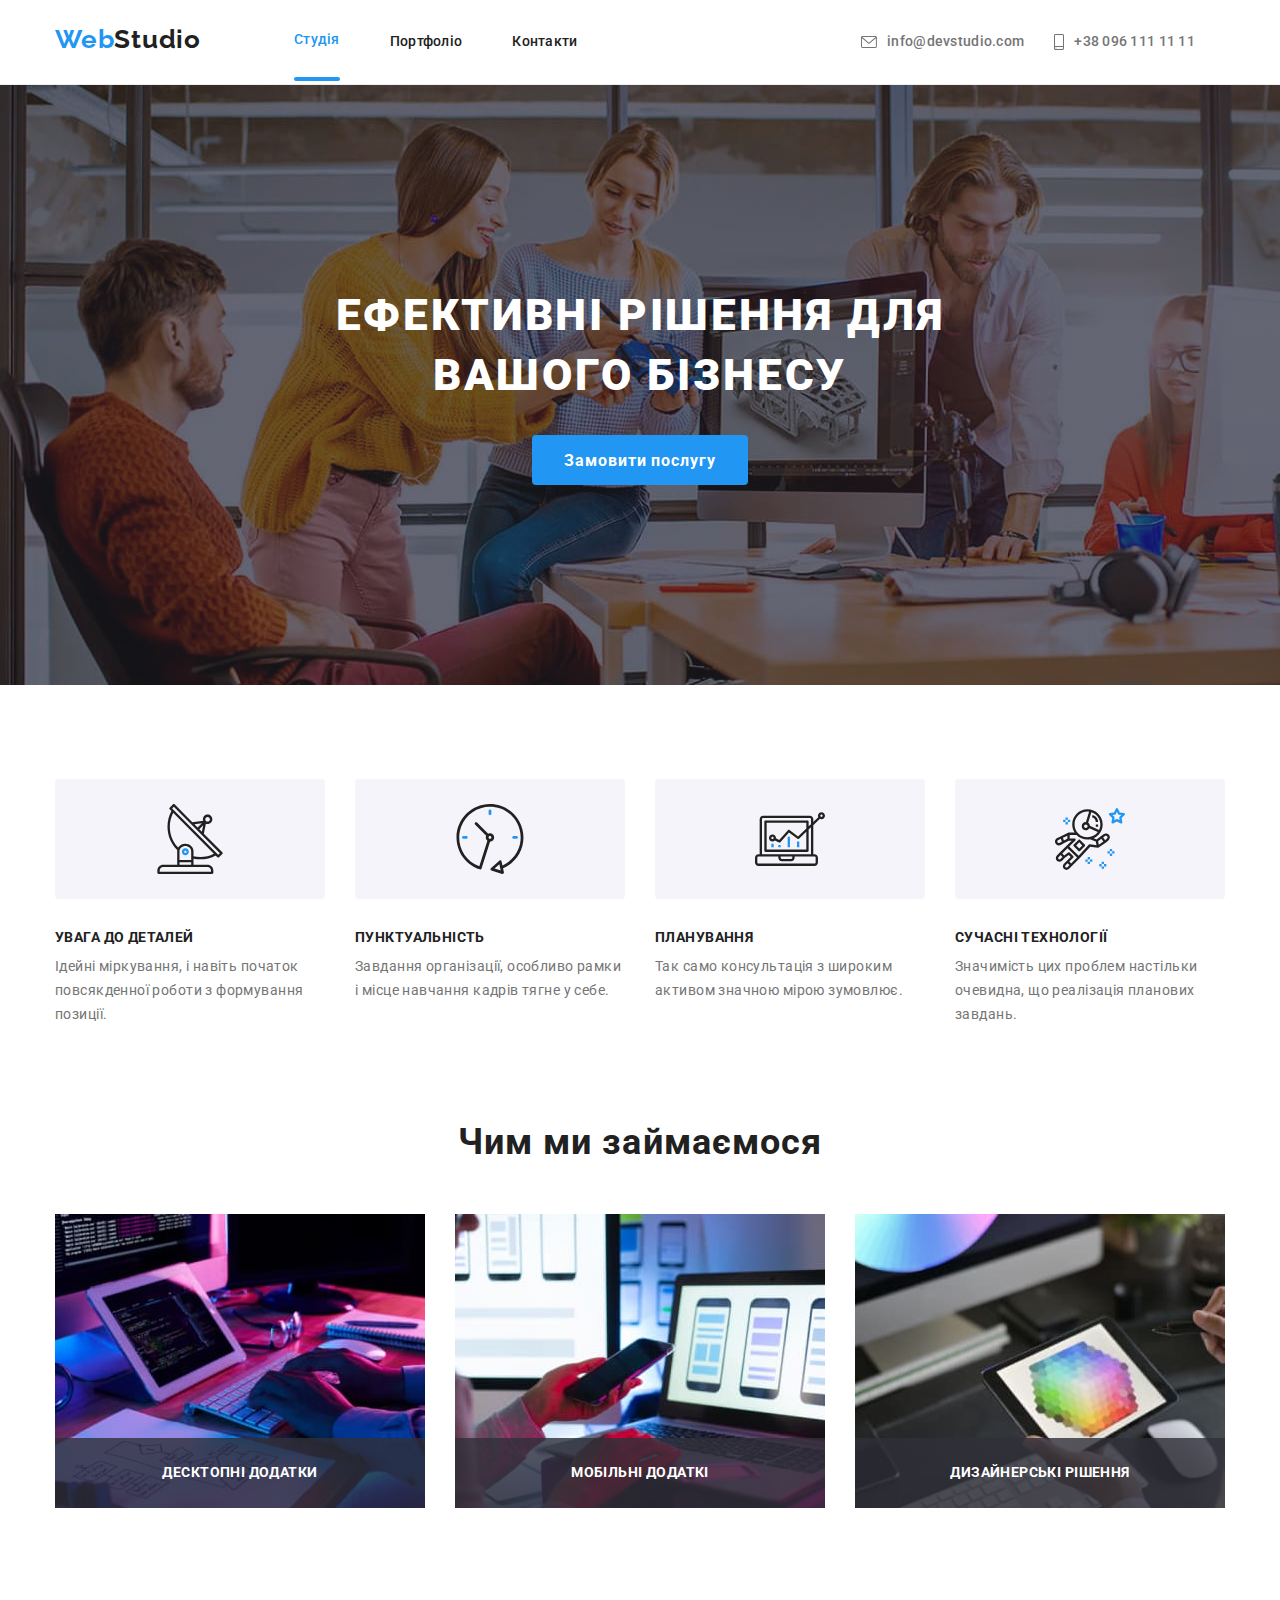
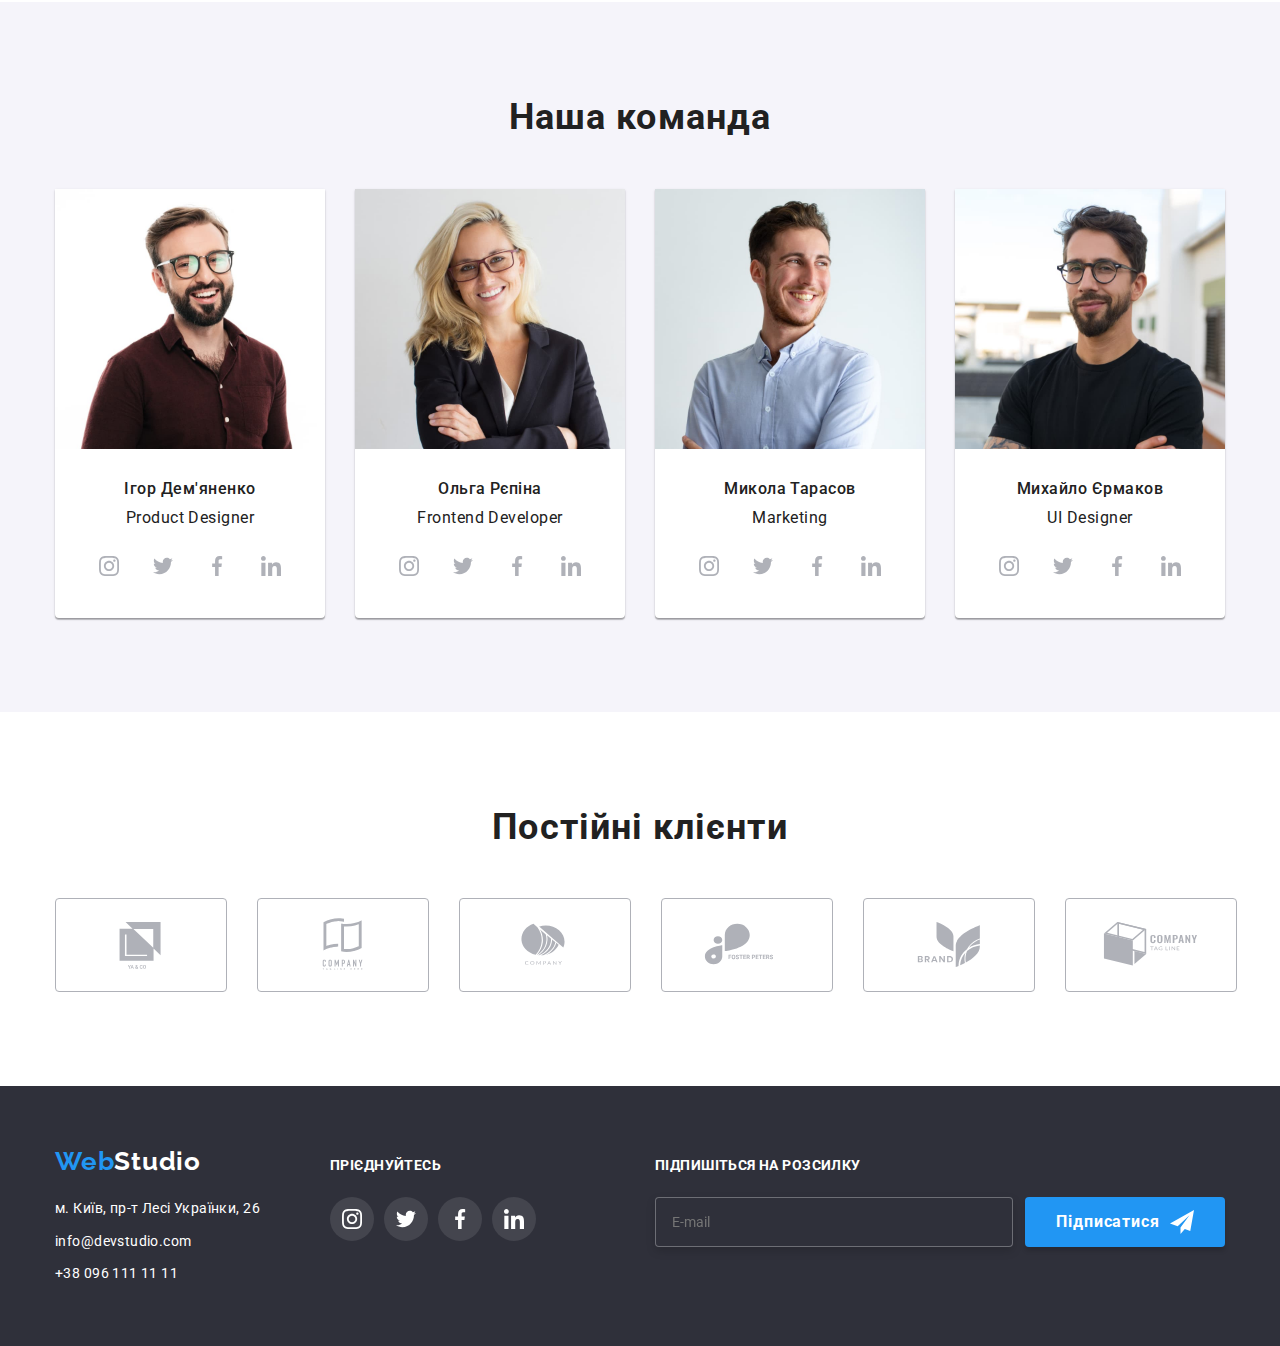
==== index.html @ 2ad7b112 "added" ====
<!DOCTYPE html>
<html lang="uk">
  <head>
    <meta charset="UTF-8" />
    <meta http-equiv="X-UA-Compatible" content="IE=edge" />
    <meta name="viewport" content="width=device-width, initial-scale=1.0" />
    <link rel="preconnect" href="https://fonts.googleapis.com" />
    <link rel="preconnect" href="https://fonts.gstatic.com" crossorigin />
    <link
      href="https://fonts.googleapis.com/css2?family=Raleway:wght@700&family=Roboto:wght@400;500;700;900&display=swap"
      rel="stylesheet"
    />
    <title>web studio</title>
    <link
      rel="stylesheet"
      href="https://cdnjs.cloudflare.com/ajax/libs/modern-normalize/1.1.0/modern-normalize.min.css"
    />
    <link
      rel="stylesheet"
      href="https://cdnjs.cloudflare.com/ajax/libs/animate.css/4.1.1/animate.min.css"
    />
    <link rel="stylesheet" href="./css/main.min.css" />
  </head>
  <body>
    <header class="header">
      <div class="container">
        <nav class="navigation">
          <a href="index.html" class="logo">Web<span class="logo__accent">Studio</span></a>
          <ul class="navigation__list">
            <li><a href="" class="navigation__link navigation__link--current">Студія</a></li>
            <li><a href="./portfolio.html" class="navigation__link">Портфоліо</a></li>
            <li><a href="" class="navigation__link">Контакти</a></li>
          </ul>
        </nav>
        <ul class="connection">
          <li>
            <div class="connection__list">
              <a
                href="mailto:info@devstudio.com"
                target="_blank"
                rel="noopener nofollow noreferrer"
                class="connection__link"
                ><svg class="connection__icon" width="16" height="12">
                  <use href="./images/icons.svg#icon-envelope"></use></svg
                >info@devstudio.com</a
              >
            </div>
          </li>
          <li>
            <div class="connection__list">
              <a href="tel:+380961111111" class="connection__link"
                ><svg class="connection__icon" width="10" height="16">
                  <use href="./images/icons.svg#icon-smartphone"></use></svg
                >+38 096 111 11 11</a
              >
            </div>
          </li>
        </ul>
      </div>
    </header>
    <main>
      <!-- main section -->

      <section class="main">
        <h1 class="main__text">Ефективні рішення для вашого бізнесу</h1>
        <button type="button" class="main__button" data-modal-open>Замовити послугу</button>
      </section>

      <!-- meaning section-->

      <section class="section">
        <div class="container">
          <h2 hidden>meaning</h2>
          <ul class="propositions">
            <li class="propositions__list">
              <div class="propositions__item">
                <svg class="icon-box" width="70" height="70">
                  <use href="./images/icons.svg#icon-antenna"></use>
                </svg>
              </div>
              <h3 class="propositions__title">УВАГА ДО ДЕТАЛЕЙ</h3>
              <p class="propositions__description">
                Ідейні міркування, і навіть початок повсякденної роботи з формування позиції.
              </p>
            </li>
            <li class="propositions__list">
              <div class="propositions__item">
                <svg class="icon-box" width="70" height="70">
                  <use href="./images/icons.svg#icon-clock"></use>
                </svg>
              </div>

              <h3 class="propositions__title">ПУНКТУАЛЬНІСТЬ</h3>
              <p class="propositions__description">
                Завдання організації, особливо рамки і місце навчання кадрів тягне у себе.
              </p>
            </li>
            <li class="propositions__list">
              <div class="propositions__item">
                <svg class="icon-box" width="70" height="70">
                  <use href="./images/icons.svg#icon-diagram"></use>
                </svg>
              </div>
              <h3 class="propositions__title">ПЛАНУВАННЯ</h3>
              <p class="propositions__description">
                Так само консультація з широким активом значною мірою зумовлює.
              </p>
            </li>
            <li class="propositions__list">
              <div class="propositions__item">
                <svg class="icon-box" width="70" height="70">
                  <use href="./images/icons.svg#icon-astronaut"></use>
                </svg>
              </div>
              <h3 class="propositions__title">СУЧАСНІ ТЕХНОЛОГІЇ</h3>
              <p class="propositions__description">
                Значимість цих проблем настільки очевидна, що реалізація планових завдань.
              </p>
            </li>
          </ul>
        </div>
      </section>
      <!-- Activity section -->
      <section class="section indent">
        <div class="container">
          <h2 class="activity">Чим ми займаємося</h2>
          <ul class="activity__list">
            <li>
              <div class="activity__item">
                <img src="./images/workflow-photo1.jpg" alt="workflow-photo1" width="370" />
                <p class="activity__description">ДЕСКТОПНІ ДОДАТКИ</p>
              </div>
            </li>
            <li>
              <div class="activity__item">
                <img src="./images/workflow-photo2.jpg" alt="workflow-photo2" width="370" />
                <p class="activity__description">МОБІЛЬНІ ДОДАТКІ</p>
              </div>
            </li>
            <li>
              <div class="activity__item">
                <img src="./images/workflow-photo3.jpg" alt="workflow-photo3" width="370" />
                <p class="activity__description">ДИЗАЙНЕРСЬКІ РІШЕННЯ</p>
              </div>
            </li>
          </ul>
        </div>
      </section>

      <!-- Our team -->

      <section class="section color">
        <div class="container">
          <h2 class="section-team">Наша команда</h2>
          <ul class="team-list">
            <li class="team">
              <img
                src="./images/person-1.jpg"
                alt="photo Product Designer"
                width="270"
                height="260"
              />
              <div class="team-text">
                <h3 class="team-title">Ігор Дем'яненко</h3>
                <p class="team-description">Product Designer</p>
                <ul class="list-social">
                  <li>
                    <a href="" class="box-social">
                      <svg class="icon-social" width="20" height="20">
                        <use href="./images/icons.svg#icon-instagram"></use>
                      </svg>
                    </a>
                  </li>
                  <li>
                    <a href="" class="box-social">
                      <svg class="icon-social" width="20" height="20">
                        <use href="./images/icons.svg#icon-twitter"></use>
                      </svg>
                    </a>
                  </li>
                  <li>
                    <a href="" class="box-social">
                      <svg class="icon-social" width="20" height="20">
                        <use href="./images/icons.svg#icon-facebook"></use>
                      </svg>
                    </a>
                  </li>
                  <li>
                    <a href="" class="box-social">
                      <svg class="icon-social" width="20" height="20">
                        <use href="./images/icons.svg#icon-linkedin"></use>
                      </svg>
                    </a>
                  </li>
                </ul>
              </div>
            </li>
            <li class="team">
              <img
                src="./images/person-2.jpg"
                alt="photo Frontend Developer"
                width="270"
                height="260"
              />
              <div class="team-text">
                <h3 class="team-title">Ольга Рєпіна</h3>
                <p class="team-description">Frontend Developer</p>
                <ul class="list-social">
                  <li>
                    <a href="" class="box-social">
                      <svg class="icon-social" width="20" height="20">
                        <use href="./images/icons.svg#icon-instagram"></use>
                      </svg>
                    </a>
                  </li>
                  <li>
                    <a href="" class="box-social">
                      <svg class="icon-social" width="20" height="20">
                        <use href="./images/icons.svg#icon-twitter"></use>
                      </svg>
                    </a>
                  </li>
                  <li>
                    <a href="" class="box-social">
                      <svg class="icon-social" width="20" height="20">
                        <use href="./images/icons.svg#icon-facebook"></use>
                      </svg>
                    </a>
                  </li>
                  <li>
                    <a href="" class="box-social">
                      <svg class="icon-social" width="20" height="20">
                        <use href="./images/icons.svg#icon-linkedin"></use>
                      </svg>
                    </a>
                  </li>
                </ul>
              </div>
            </li>
            <li class="team">
              <img src="./images/person-3.jpg" alt="photo Marketing" width="270" height="260" />
              <div class="team-text">
                <h3 class="team-title">Микола Тарасов</h3>
                <p class="team-description">Marketing</p>
                <ul class="list-social">
                  <li>
                    <a href="" class="box-social">
                      <svg class="icon-social" width="20" height="20">
                        <use href="./images/icons.svg#icon-instagram"></use>
                      </svg>
                    </a>
                  </li>
                  <li>
                    <a href="" class="box-social">
                      <svg class="icon-social" width="20" height="20">
                        <use href="./images/icons.svg#icon-twitter"></use>
                      </svg>
                    </a>
                  </li>
                  <li>
                    <a href="" class="box-social">
                      <svg class="icon-social" width="20" height="20">
                        <use href="./images/icons.svg#icon-facebook"></use>
                      </svg>
                    </a>
                  </li>
                  <li>
                    <a href="" class="box-social">
                      <svg class="icon-social" width="20" height="20">
                        <use href="./images/icons.svg#icon-linkedin"></use>
                      </svg>
                    </a>
                  </li>
                </ul>
              </div>
            </li>
            <li class="team">
              <img src="./images/person-4.jpg" alt="photo UI Designer" width="270" height="260" />
              <div class="team-text">
                <h3 class="team-title">Михайло Єрмаков</h3>
                <p class="team-description">UI Designer</p>
                <ul class="list-social">
                  <li>
                    <a href="" class="box-social">
                      <svg class="icon-social" width="20" height="20">
                        <use href="./images/icons.svg#icon-instagram"></use>
                      </svg>
                    </a>
                  </li>
                  <li>
                    <a href="" class="box-social">
                      <svg class="icon-social" width="20" height="20">
                        <use href="./images/icons.svg#icon-twitter"></use>
                      </svg>
                    </a>
                  </li>
                  <li>
                    <a href="" class="box-social">
                      <svg class="icon-social" width="20" height="20">
                        <use href="./images/icons.svg#icon-facebook"></use>
                      </svg>
                    </a>
                  </li>
                  <li>
                    <a href="" class="box-social">
                      <svg class="icon-social" width="20" height="20">
                        <use href="./images/icons.svg#icon-linkedin"></use>
                      </svg>
                    </a>
                  </li>
                </ul>
              </div>
            </li>
          </ul>
        </div>
      </section>

      <!-- regular customers -->

      <section class="section">
        <h2 class="clients">Постійні клієнти</h2>
        <div class="container">
          <ul class="clients__list">
            <li class="box-custom">
              <a href="" class="clients__link">
                <svg class="clients_icon width="106" height="60">
                  <use href="./images/icons.svg#icon-Logo-1"></use>
                </svg>
              </a>
            </li>
            <li class="box-custom">
              <a href="" class="clients__link">
                <svg class="clients_icon" width="106" height="60">
                  <use href="./images/icons.svg#icon-Logo-2"></use>
                </svg>
              </a>
            </li>
            <li class="box-custom">
              <a href="" class="clients__link">
                <svg class="clients_icon" width="106" height="60">
                  <use href="./images/icons.svg#icon-Logo-3"></use>
                </svg>
              </a>
            </li>
            <li class="box-costem">
              <a href="" class="clients__link"
                ><svg class="clients_icon" width="106" height="60">
                  <use href="./images/icons.svg#icon-Logo-4"></use>
                </svg>
              </a>
            </li>
            <li class="box-costom">
              <a href="" class="clients__link">
                <svg class="clients_icon" width="106" height="60">
                  <use href="./images/icons.svg#icon-Logo-5"></use>
                </svg>
              </a>
            </li>
            <li class="box-custom">
              <a href="" class="clients__link">
                <svg class="clients_icon" width="106" height="60">
                  <use href="./images/icons.svg#icon-Logo-6"></use>
                </svg>
              </a>
            </li>
          </ul>
        </div>
      </section>
    </main>

    <!-- Contact section -->

    <footer class="footer">
      <div class="container svg">
        <div>
          <a href="index.html" class="logo-bottom"> Web<span class="accent-bottom">Studio</span></a>
          <address>
            <ul class="contacts">
              <li class="footer-indent">
                <a
                  href="https://goo.gl/maps/xXwerkRyj4VmhhRbA"
                  target="_blank"
                  rel="noopener nofollow noreferrer"
                  class="address"
                  >м. Київ, пр-т Лесі Українки, 26</a
                >
              </li>
              <li class="footer-indent">
                <a
                  href="mailto:info@devstudio.com"
                  target="_blank"
                  rel="noopener nofollow noreferrer"
                  class="contact"
                  >info@devstudio.com</a
                >
              </li>
              <li>
                <a href="tel:+380961111111" class="contact">+38 096 111 11 11</a>
              </li>
            </ul>
          </address>
        </div>
        <div class="footer-client">
          <strong class="footer-social">ПРІЄДНУЙТЕСЬ</strong>
          <ul class="footer-list">
            <li>
              <a href="" class="footer-link"
                ><svg class="footer-icon color" width="20" height="20">
                  <use href="./images/icons.svg#icon-instagram"></use></svg
              ></a>
            </li>
            <li>
              <a href="" class="footer-link"
                ><svg class="footer-icon color" width="20" height="20">
                  <use href="./images/icons.svg#icon-twitter"></use></svg
              ></a>
            </li>
            <li>
              <a href="" class="footer-link"
                ><svg class="footer-icon color" width="20" height="20">
                  <use href="./images/icons.svg#icon-facebook"></use></svg
              ></a>
            </li>
            <li>
              <a href="" class="footer-link"
                ><svg class="footer-icon color" width="20" height="20">
                  <use href="./images/icons.svg#icon-linkedin"></use></svg
              ></a>
            </li>
          </ul>
        </div>
        <div class="box-mail">
          <strong class="footer-social"> ПІДПИШІТЬСЯ НА РОЗСИЛКУ</strong>
          <form class="input-email">
            <input type="text" name="name" class="frame" placeholder="E-mail" />
            <button type="button" class="button-mail">
              Підписатися
              <svg class="icon-send" width="24" height="24">
                <use href="./images/icons.svg#icon-send"></use>
              </svg>
            </button>
          </form>
        </div>
      </div>
    </footer>
    <!-- modal -->

    <div class="backdrop is-hidden" data-modal>
      <div class="modal">
        <button type="button" class="buttom-close" data-modal-close>
          <svg class="icon-close" width="11" height="11">
            <use href="./images/icons.svg#icon-close-icon"></use>
          </svg>
        </button>
        <p class="modal-title">Залиште свої дані, ми вам передзвонимо</p>
        <form class="modal-form">
          <div class="form-element">
            <label class="name-element">Ім'я</label>
            <div class="input-wrap">
              <input class="element" type="text" name="name" required />
              <svg class="svg-form" width="12" height="12">
                <use href="./images/icons.svg#icon-person"></use>
              </svg>
            </div>
          </div>
          <div class="form-element">
            <label class="name-element">Телефон</label>
            <div class="input-wrap">
              <input class="element" type="tel" name="tel" />
              <svg class="svg-form" width="13" height="13">
                <use href="./images/icons.svg#icon-tel"></use>
              </svg>
            </div>
          </div>
          <div class="form-element">
            <label class="name-element">Пошта</label>
            <div class="input-wrap">
              <input class="element" type="email" name="email" />
              <svg class="svg-form" width="18" height="18">
                <use href="./images/icons.svg#icon-latter"></use>
              </svg>
            </div>
          </div>
          <div class="form-element last">
            <label class="name-element">Коментар</label>
            <textarea name="feedback" placeholder="Введіть текст" class="comments"></textarea>
          </div>
          <div class="checkbox-accept">
            <label class="checkbox-test">
              <input type="checkbox" class="check-button" />
              <!-- <svg class="check-icon">
                <use href="./images/icons.svg#icon-border"></use>
              </svg> -->
              <span class="accept">Погоджуюся з розсилкою та приймаю</span
              ><a href="" class="document">Умови договору</a>
            </label>
          </div>
          <button type="submit" class="send-btn">Відправити</button>
        </form>
      </div>
    </div>
    <script src="./js/modal.js"></script>
  </body>
</html>
---- css/main.min.css ----
:root{--primary-text-color: #212121;--title-text-color: #757575;--accent-color: #2196F3;--primary-white-color: #FFFFFF;--footer-color: rgba(255, 255, 255, 0.6);--back-color: #2F303A;--back-second-color: #F5F4FA;--border-color: #EEEEEE;--back-meaning-color: #F5F4FA;--portfolio-border: #AFB1B8}h1,h2,h3,h4,h5,h6,ul,p{margin:0}ul{padding-left:0}body{font-family:"Roboto",sans-serif;font-size:14px;line-height:1.7;color:var(--primary-text-color);letter-spacing:.03em;background-color:var(--primary-white-color)}ul{list-style:none;margin:0px;padding:0px}img{display:block;max-width:100%}a{text-decoration:none}.container{width:1200px;margin:0 auto;padding:0 15px}.section{padding-top:94px;padding-bottom:94px}.header{border-bottom:1px solid var(--border-color)}.header .container{display:-webkit-box;display:-ms-flexbox;display:flex;-webkit-box-align:center;-ms-flex-align:center;align-items:center}.logo{padding-top:24px;padding-bottom:25px;margin-right:93px;font-family:"Raleway",sans-serif;letter-spacing:.03em;font-size:26px;font-weight:700;line-height:1.2;text-decoration:none;color:var(--accent-color)}.logo__accent{font-family:"Raleway",sans-serif;letter-spacing:.03em;font-size:26px;font-weight:700;line-height:1.2;color:var(--primary-text-color)}.navigation{display:-webkit-box;display:-ms-flexbox;display:flex}.navigation__list{display:-webkit-box;display:-ms-flexbox;display:flex;gap:50px;margin-left:auto}.navigation__link{gap:50px;display:block;padding-top:32px;padding-bottom:32px;letter-spacing:.02em;font-size:14px;font-weight:500;line-height:1.4;text-decoration:none;color:var(--primary-text-color);-webkit-transition-duration:250ms;transition-duration:250ms;-webkit-transition-timing-function:cubic-bezier(0.4, 0, 0.2, 1);transition-timing-function:cubic-bezier(0.4, 0, 0.2, 1)}.navigation__link:hover,.navigation__link:focus{color:var(--accent-color)}.navigation__link--current{position:relative;font-weight:500;font-size:14px;line-height:1.14;color:var(--accent-color)}.navigation__link--current::after{content:"";position:absolute;bottom:-1px;display:block;width:100%;height:4px;background:var(--accent-color);border-radius:2px}.connection{display:-webkit-box;display:-ms-flexbox;display:flex;margin-left:auto}.connection__link{position:relative;display:-webkit-box;display:-ms-flexbox;display:flex;-webkit-box-align:center;-ms-flex-align:center;align-items:center;padding-top:32px;padding-bottom:32px;font-size:14px;font-weight:500;line-height:1.14;letter-spacing:.02em;text-decoration:none;color:var(--title-text-color);-webkit-transition-duration:250ms;transition-duration:250ms;-webkit-transition-timing-function:cubic-bezier(0.4, 0, 0.2, 1);transition-timing-function:cubic-bezier(0.4, 0, 0.2, 1)}.connection__link:hover,.connection__link:focus{color:var(--accent-color)}.connection__list{display:-webkit-box;display:-ms-flexbox;display:flex;margin-left:auto;margin-right:30px;fill:correntcolor;fill:var(--title-text-color)}.connection__list:hover,.connection__list:focus{fill:var(--accent-color)}.connection__icon{margin-right:10px}.connection__icon:hover,.connection__icon:focus{fill:currentColor}.main{padding-top:200px;padding-bottom:200px;text-align:center;max-width:1600px;height:600px;margin-left:auto;margin-right:auto;background-color:var(--back-color);background-size:cover;background-image:-webkit-gradient(linear, left top, left bottom, from(rgba(47, 48, 58, 0.4)), to(rgba(47, 48, 58, 0.4))),url(../images/background/main-Img-1.jpg);background-image:linear-gradient(rgba(47, 48, 58, 0.4), rgba(47, 48, 58, 0.4)),url(../images/background/main-Img-1.jpg)}.main__text{width:696px;margin-left:auto;margin-right:auto;text-align:center;font-size:44px;font-weight:900;line-height:1.37;letter-spacing:.06em;text-transform:uppercase;color:var(--primary-white-color)}.main__button{width:216px;height:50px;margin-top:30px;border:0px;border-radius:4px;font-size:16px;font-weight:700;line-height:1.2;letter-spacing:.06em;text-decoration:none;font-family:inherit;cursor:pointer;color:var(--primary-white-color);background-color:var(--accent-color)}.main__button:hover,.main__button:focus{background-color:#186db3;-webkit-transition-duration:250ms;transition-duration:250ms;-webkit-transition-timing-function:cubic-bezier(0.4, 0, 0.2, 1);transition-timing-function:cubic-bezier(0.4, 0, 0.2, 1)}.propositions{display:-webkit-box;display:-ms-flexbox;display:flex;gap:30px}.propositions__list{width:270px}.propositions__item{display:-webkit-box;display:-ms-flexbox;display:flex;-webkit-box-pack:center;-ms-flex-pack:center;justify-content:center;-webkit-box-align:center;-ms-flex-align:center;align-items:center;margin-bottom:30px;margin-right:30px;height:120px;width:270px;background-color:var(--back-meaning-color);border-radius:4px}.propositions__title{margin-bottom:10px;margin-top:0px;font-size:14px;font-weight:700;line-height:1.2;letter-spacing:.03em;color:var(--primary-text-color)}.propositions__description{margin-top:0px;font-size:14px;line-height:1.7;letter-spacing:.03em;color:var(--title-text-color)}.indent{padding-top:0}.activity{text-align:center;margin-bottom:50px;margin-top:0px;font-size:36px;font-weight:700;line-height:1.2;letter-spacing:.03em;color:var(--primary-text-color)}.activity__list{display:-webkit-box;display:-ms-flexbox;display:flex;gap:30px}.activity__item{position:relative}.activity__description{position:absolute;height:70px;width:100%;display:-webkit-box;display:-ms-flexbox;display:flex;-webkit-box-pack:center;-ms-flex-pack:center;justify-content:center;-webkit-box-align:center;-ms-flex-align:center;align-items:center;text-align:center;bottom:0;font-size:14px;font-weight:700;line-height:1.14;letter-spacing:.03em;background:rgba(47,48,58,.8);color:var(--primary-white-color)}.section.color{background-color:var(--back-second-color)}.section-team{text-align:center;margin-bottom:50px;font-size:36px;font-weight:700;line-height:1.2;letter-spacing:.03em;color:var(--primary-text-color);background-color:var(--back-second-color)}.team-list{display:-webkit-box;display:-ms-flexbox;display:flex;gap:30px;-ms-flex-wrap:wrap;flex-wrap:wrap;-webkit-box-align:center;-ms-flex-align:center;align-items:center}.team{width:270px;display:block;max-width:100%;height:auto;background-color:var(--primary-white-color);-webkit-box-shadow:0px 1px 3px rgba(0,0,0,.12),0px 1px 1px rgba(0,0,0,.14),0px 2px 1px rgba(0,0,0,.2);box-shadow:0px 1px 3px rgba(0,0,0,.12),0px 1px 1px rgba(0,0,0,.14),0px 2px 1px rgba(0,0,0,.2);border-radius:0px 0px 4px 4px}.list-social{display:-webkit-box;display:-ms-flexbox;display:flex;-webkit-box-pack:center;-ms-flex-pack:center;justify-content:center;-webkit-box-align:center;-ms-flex-align:center;align-items:center;gap:10px}.box-social{display:-webkit-box;display:-ms-flexbox;display:flex;-webkit-box-pack:center;-ms-flex-pack:center;justify-content:center;-webkit-box-align:center;-ms-flex-align:center;align-items:center;border-radius:50%;width:44px;height:44px;fill:currentColor;fill:var(--portfolio-border);-webkit-transition-duration:250ms;transition-duration:250ms;-webkit-transition-timing-function:cubic-bezier(0.4, 0, 0.2, 1);transition-timing-function:cubic-bezier(0.4, 0, 0.2, 1)}.box-social:hover,.box-social:focus{background-color:var(--accent-color);fill:var(--primary-white-color)}.team-list .team-title{margin-bottom:10px;text-align:center;font-size:16px;font-weight:500;line-height:1.2;letter-spacing:.03em;color:var(--primary-text-color)}.team-list .team-description{font-size:16px;line-height:1.2;letter-spacing:.03em;margin-bottom:16px;text-align:center}.team-text{padding-top:30px;padding-bottom:30px}.clients{margin-bottom:50px;text-align:center;font-size:36px;font-weight:700;line-height:1.17;letter-spacing:.03em}.clients__list{display:-webkit-box;display:-ms-flexbox;display:flex;gap:30px}.clients__link{display:-webkit-box;display:-ms-flexbox;display:flex;-webkit-box-pack:center;-ms-flex-pack:center;justify-content:center;-webkit-box-align:center;-ms-flex-align:center;align-items:center;width:172px;height:94px;color:var(--portfolio-border);border:1px solid var(--portfolio-border);border-radius:4px;-webkit-transition-duration:250ms;transition-duration:250ms;-webkit-transition-timing-function:cubic-bezier(0.4, 0, 0.2, 1);transition-timing-function:cubic-bezier(0.4, 0, 0.2, 1)}.clients__link:hover,.clients__link:focus{border-color:var(--accent-color);color:var(--accent-color)}.clients_icon{fill:currentColor}.footer{padding-top:60px;padding-bottom:60px;background-color:var(--back-color)}.footer-indent{margin-bottom:9px}.logo-bottom{margin-bottom:20px;display:inline-block;font-family:"Raleway",sans-serif;letter-spacing:.03em;font-size:26px;font-weight:700;line-height:1.2;text-decoration:none;color:var(--accent-color)}.accent-bottom{font-family:"Raleway",sans-serif;letter-spacing:.03em;font-size:26px;font-weight:700;line-height:1.2;color:var(--primary-white-color);text-decoration:none}.contacts{margin-top:0px;margin-bottom:0px}.contacts .address{font-style:normal;font-size:14px;line-height:1.7px;letter-spacing:.03em;text-decoration:none;margin-bottom:9px;color:var(--primary-white-color)}.contacts .address:hover,.contacts .address:focus{color:var(--accent-color)}.contacts .contact{font-style:normal;font-size:14px;line-height:1.7;letter-spacing:.03em;color:var(--primary-white-color);text-decoration:none}.contacts .contact:hover,.contacts .contact:focus{color:var(--accent-color)}.footer-social{color:var(--primary-white-color)}.footer-client{margin-left:70px}.svg{display:-webkit-box;display:-ms-flexbox;display:flex;-webkit-box-align:baseline;-ms-flex-align:baseline;align-items:baseline}.footer-list{display:-webkit-box;display:-ms-flexbox;display:flex;margin-top:20px}.footer-link{display:-webkit-box;display:-ms-flexbox;display:flex;-webkit-box-pack:center;-ms-flex-pack:center;justify-content:center;-webkit-box-align:center;-ms-flex-align:center;align-items:center;margin-right:10px;padding:0;width:44px;height:44px;border-radius:50%;background-color:rgba(255,255,255,.1);-webkit-transition-duration:250ms;transition-duration:250ms;-webkit-transition-timing-function:cubic-bezier(0.4, 0, 0.2, 1);transition-timing-function:cubic-bezier(0.4, 0, 0.2, 1)}.footer-link:hover,.footer-link:focus{background-color:var(--accent-color)}.footer-icon{display:-webkit-box;display:-ms-flexbox;display:flex;width:20px;height:20px}.color{fill:var(--primary-white-color)}.box-mail{margin-left:auto}.frame{display:-webkit-box;display:-ms-flexbox;display:flex;margin-top:20px;padding-left:16px;width:358px;height:50px;left:815px;top:2784px;color:rgba(255,255,255,.6);border:1px solid rgba(255,255,255,.3);-webkit-filter:drop-shadow(0px 4px 4px rgba(0, 0, 0, 0.15));filter:drop-shadow(0px 4px 4px rgba(0, 0, 0, 0.15));border-radius:4px;background-color:var(--back-color)}.text-email{display:-webkit-box;display:-ms-flexbox;display:flex}.input-email{display:-webkit-box;display:-ms-flexbox;display:flex}.button-mail{display:-webkit-box;display:-ms-flexbox;display:flex;-webkit-box-align:center;-ms-flex-align:center;align-items:center;-webkit-box-pack:center;-ms-flex-pack:center;justify-content:center;margin-top:20px;margin-left:12px;gap:10px;width:200px;height:50px;font-size:16px;font-weight:700;line-height:1.88;letter-spacing:.06em;color:var(--primary-white-color);background:var(--accent-color);-webkit-box-shadow:0px 4px 4px rgba(0,0,0,.15);box-shadow:0px 4px 4px rgba(0,0,0,.15);border-radius:4px;border:0}.button-mail:hover,.button-mail:focus{background-color:#186db3;-webkit-transition-duration:250ms;transition-duration:250ms;-webkit-transition-timing-function:cubic-bezier(0.4, 0, 0.2, 1);transition-timing-function:cubic-bezier(0.4, 0, 0.2, 1)}.is-hidden{opacity:0;visibility:hidden;pointer-events:none}.backdrop{position:fixed;top:0;left:0;width:100%;height:100%;background-color:rgba(0,0,0,.2);-webkit-transition-duration:250ms;transition-duration:250ms;-webkit-transition-timing-function:cubic-bezier(0.4, 0, 0.2, 1);transition-timing-function:cubic-bezier(0.4, 0, 0.2, 1)}.modal{position:absolute;height:581px;padding:40px;top:50%;left:50%;-webkit-transform:translate(-50%, -50%);transform:translate(-50%, -50%);background:var(--primary-white-color);-webkit-box-shadow:0px 1px 3px rgba(0,0,0,.12),0px 1px 1px rgba(0,0,0,.14),0px 2px 1px rgba(0,0,0,.2);box-shadow:0px 1px 3px rgba(0,0,0,.12),0px 1px 1px rgba(0,0,0,.14),0px 2px 1px rgba(0,0,0,.2);border-radius:4px}.modal-title{text-align:center;margin-bottom:12px;font-size:20px;font-weight:700;line-height:1.15;letter-spacing:.03em}.buttom-close{position:absolute;top:8px;right:8px;width:30px;height:30px;background-color:var(--primary-white-color);border-radius:50%;border:1px solid rgba(0,0,0,.1)}.buttom-close:hover,.buttom-close:focus{fill:var(--accent-color);-webkit-transition-duration:250ms;transition-duration:250ms;-webkit-transition-timing-function:cubic-bezier(0.4, 0, 0.2, 1);transition-timing-function:cubic-bezier(0.4, 0, 0.2, 1)}.form-element{display:-webkit-box;display:-ms-flexbox;display:flex;-webkit-box-orient:vertical;-webkit-box-direction:normal;-ms-flex-direction:column;flex-direction:column;margin-bottom:10px}.form-element label{margin-bottom:4px}.input-wrap{position:relative;-webkit-box-align:center;-ms-flex-align:center;align-items:center;-webkit-box-pack:center;-ms-flex-pack:center;justify-content:center}.form-element input{height:40px;width:100%;padding-left:42px;border:1px solid rgba(33,33,33,.2);border-radius:4px;outline:none}.checkbox-accept{display:-webkit-box;display:-ms-flexbox;display:flex;-webkit-box-pack:center;-ms-flex-pack:center;justify-content:center;-webkit-box-align:center;-ms-flex-align:center;align-items:center;margin-top:20px;margin-bottom:30px;line-height:1.71;letter-spacing:.03em;color:var(--title-text-color)}.checkbox-test{display:-webkit-box;display:-ms-flexbox;display:flex;-webkit-box-align:center;-ms-flex-align:center;align-items:center}.form-element.last{margin-bottom:0}.form-element input:focus,.form-element input:hover{border:1px solid var(--accent-color);-webkit-transition-duration:250ms;transition-duration:250ms;-webkit-transition-timing-function:cubic-bezier(0.4, 0, 0.2, 1);transition-timing-function:cubic-bezier(0.4, 0, 0.2, 1)}.form-element input:focus+svg,.form-element input:hover+svg{fill:var(--accent-color)}.name-element{font-size:12px;line-height:1.17;letter-spacing:.01em;color:var(--title-text-color)}.svg-form{position:absolute;top:50%;left:12px;-webkit-transform:translateY(-50%);transform:translateY(-50%)}.comments{height:120px;resize:none;padding:12px 16px;font-size:12px;line-height:1.17;letter-spacing:.01em;border:1px solid rgba(33,33,33,.2);border-radius:4px}.send-btn{display:-webkit-box;display:-ms-flexbox;display:flex;-webkit-box-align:center;-ms-flex-align:center;align-items:center;-webkit-box-pack:center;-ms-flex-pack:center;justify-content:center;margin:0 auto;margin-top:30px;width:200px;height:50px;font-size:16px;font-weight:700;line-height:1.88;letter-spacing:.06em;background:var(--accent-color);color:var(--primary-white-color);-webkit-box-shadow:0px 4px 4px rgba(0,0,0,.15);box-shadow:0px 4px 4px rgba(0,0,0,.15);border-radius:4px;border:none;cursor:pointer}.send-btn:hover,.send-btn:focus{background-color:#186db3}.accept{font-size:14px;line-height:1.7;letter-spacing:.03em;color:var(--title-text-color)}.document{margin-left:7px;line-height:1.71;text-decoration:underline;color:var(--accent-color)}.check-icon{display:-webkit-box;display:-ms-flexbox;display:flex;margin-right:7px;-webkit-box-align:center;-ms-flex-align:center;align-items:center;width:16px;height:15px;border:2px solid var(--primary-text-color);border-radius:2px}.portfolio-button{display:-webkit-box;display:-ms-flexbox;display:flex;-webkit-box-pack:center;-ms-flex-pack:center;justify-content:center;gap:9px;margin-bottom:34px}.portfolio-button .button-link{font-family:"Roboto",sans-serif;color:var(--primary-text-color);font-weight:500;font-size:16px;line-height:1.7;letter-spacing:.03em;display:auto;background-color:var(--back-second-color);border-radius:4px;border-color:rgba(0,0,0,0);padding:6px 22px;-webkit-transition-duration:250ms;transition-duration:250ms;-webkit-transition-timing-function:cubic-bezier(0.4, 0, 0.2, 1);transition-timing-function:cubic-bezier(0.4, 0, 0.2, 1)}.portfolio-button .button-link:hover,.portfolio-button .button-link:focus{color:var(--primary-white-color);background-color:var(--accent-color)}.portfolio-list{display:-webkit-box;display:-ms-flexbox;display:flex;-ms-flex-wrap:wrap;flex-wrap:wrap;gap:30px}.portfolio-text{padding:20px 24px;border:1px solid var(--border-color);text-decoration:none}.portfolio-list .portfolio-title{color:var(--primary-text-color);font-weight:700;font-size:18px;line-height:2;letter-spacing:.06em;margin-bottom:4px}.portfolio-list .portfolio-description{color:var(--title-text-color);font-size:16px;letter-spacing:.03em}.box-overlay{position:relative;overflow:hidden}.box-overlay::before{content:"";position:absolute;display:block;width:100%;height:100%;-webkit-transform:translateY(100%);transform:translateY(100%);opacity:1;background-color:rgba(33,150,243,.9);-webkit-transition-duration:250ms;transition-duration:250ms;-webkit-transition-timing-function:cubic-bezier(0.4, 0, 0.2, 1);transition-timing-function:cubic-bezier(0.4, 0, 0.2, 1)}.box-overlay:hover .box-link::before,.box-overlay:focus .box-link::before{content:"";display:block;position:absolute;width:100%;height:100%;-webkit-transform:translate(0);transform:translate(0);opacity:1}.text-overlay{position:absolute;opacity:1;top:0;left:0;font-size:18px;line-height:1.56;letter-spacing:.03em;color:var(--primary-white-color);padding:63px 24px;-webkit-transform:translateY(100%);transform:translateY(100%);-webkit-transition-duration:250ms;transition-duration:250ms;-webkit-transition-timing-function:cubic-bezier(0.4, 0, 0.2, 1);transition-timing-function:cubic-bezier(0.4, 0, 0.2, 1)}.box-link{display:block;-webkit-transition-duration:250ms;transition-duration:250ms;-webkit-transition-timing-function:cubic-bezier(0.4, 0, 0.2, 1);transition-timing-function:cubic-bezier(0.4, 0, 0.2, 1)}.box-link:hover .text-overlay,.box-link:focus .text-overlay{-webkit-transform:translateY(0);transform:translateY(0);opacity:1;background-color:rgba(33,150,243,.9);-webkit-box-shadow:0px 1px 1px rgba(0,0,0,.12),0px 4px 4px rgba(0,0,0,.06),1px 4px 6px rgba(0,0,0,.16);box-shadow:0px 1px 1px rgba(0,0,0,.12),0px 4px 4px rgba(0,0,0,.06),1px 4px 6px rgba(0,0,0,.16);-webkit-transition-duration:250ms;transition-duration:250ms;-webkit-transition-timing-function:cubic-bezier(0.4, 0, 0.2, 1);transition-timing-function:cubic-bezier(0.4, 0, 0.2, 1)}/*# sourceMappingURL=main.min.css.map */
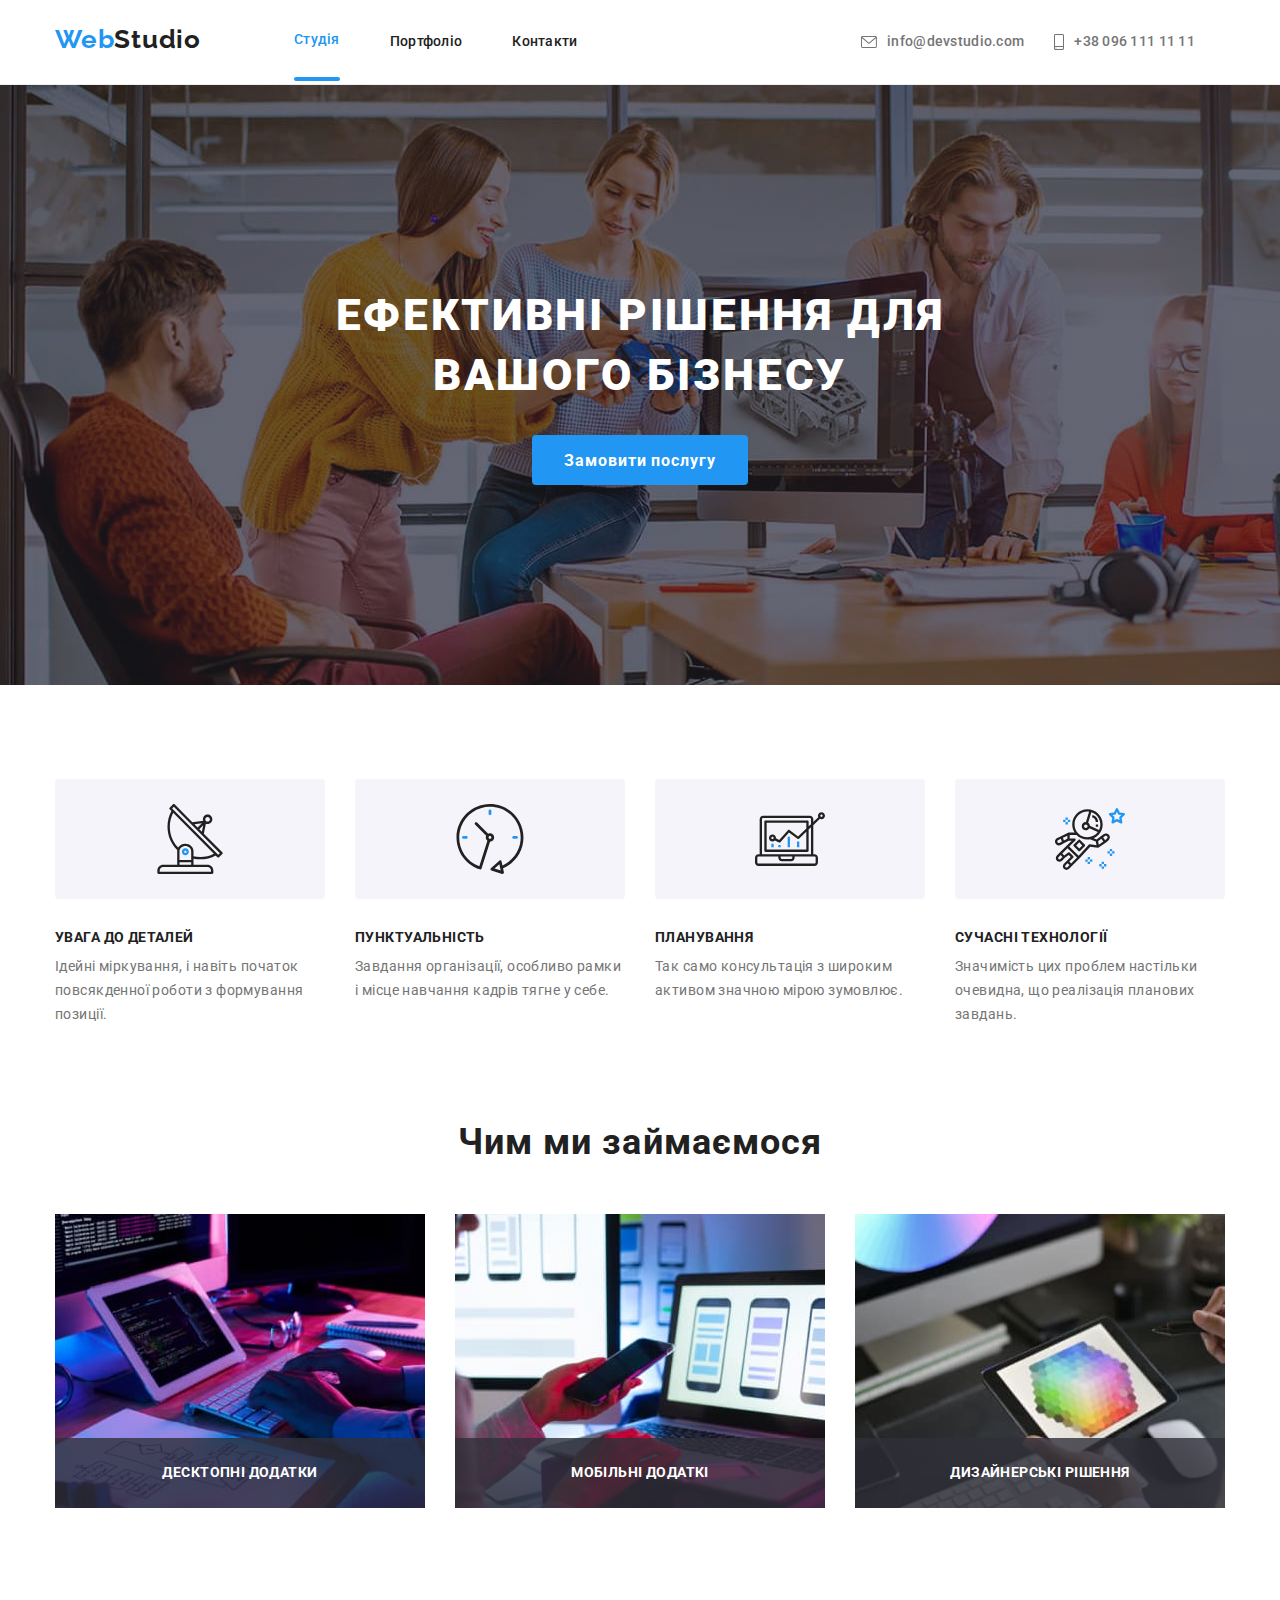
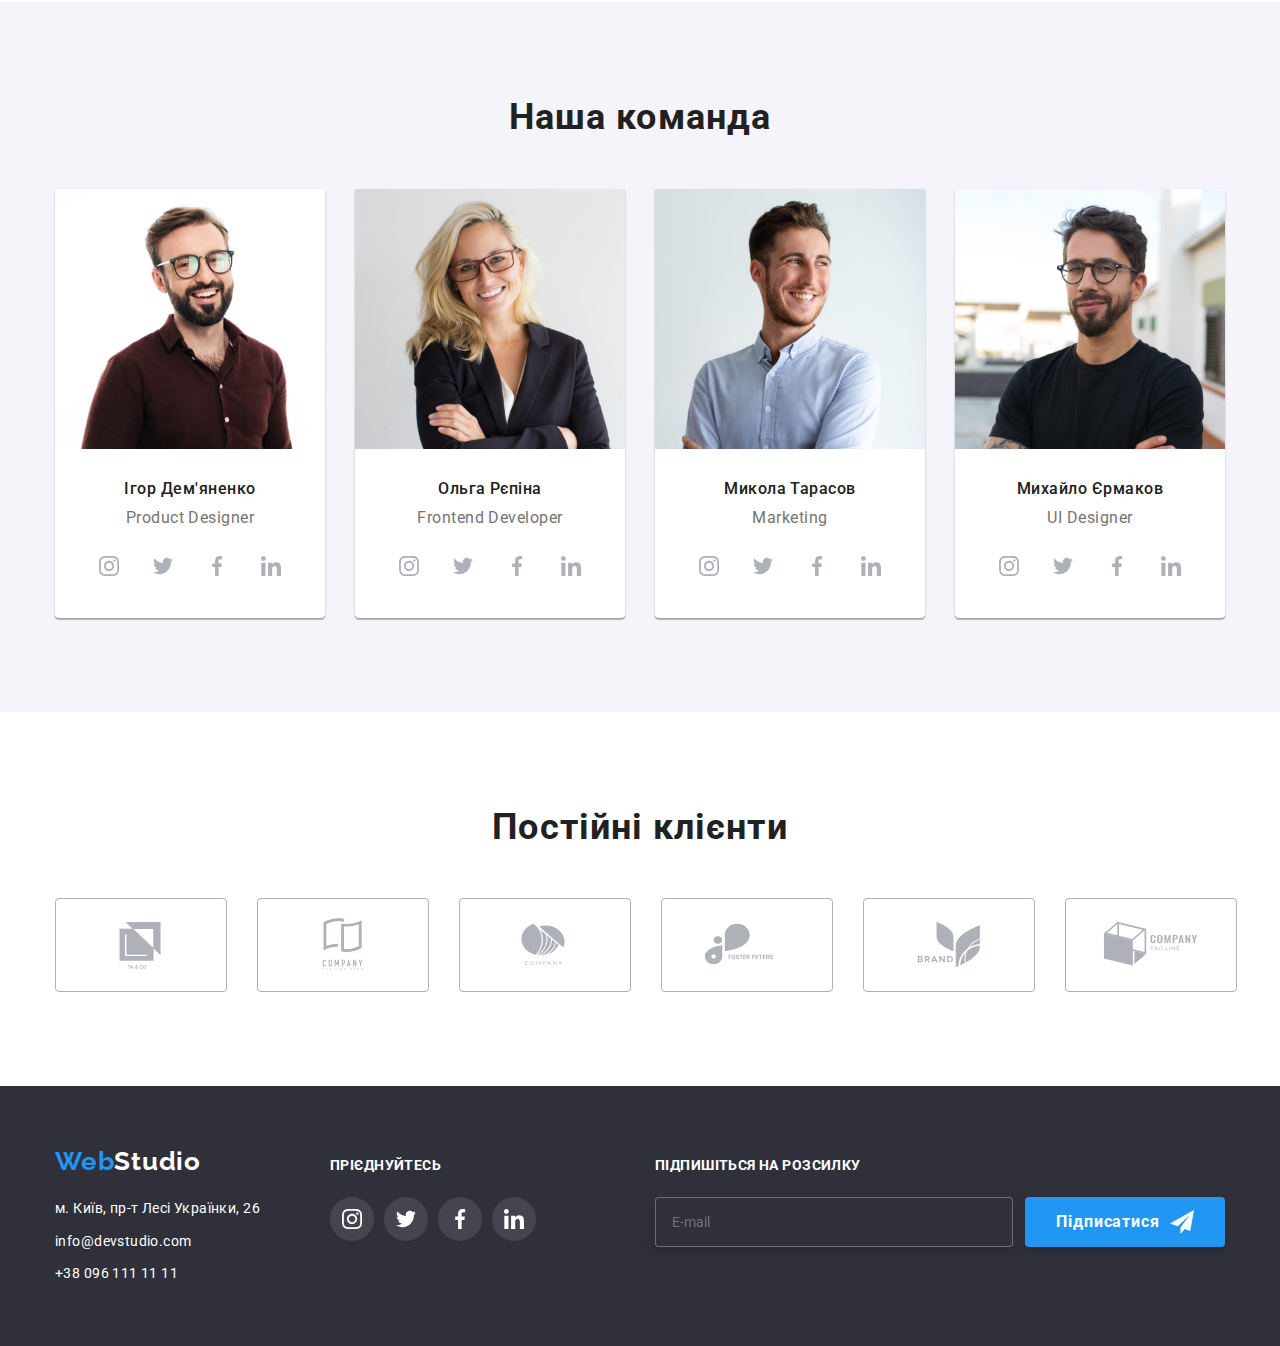
==== commit 13b68977: "corrected" ====
--- a/index.html
+++ b/index.html
@@ -66,7 +66,7 @@
         <button type="button" class="main__button" data-modal-open>Замовити послугу</button>
       </section>
 
-      <!-- meaning section-->
+      <!--proposition section-->
 
       <section class="section">
         <div class="container">
@@ -151,42 +151,42 @@
 
       <section class="section color">
         <div class="container">
-          <h2 class="section-team">Наша команда</h2>
-          <ul class="team-list">
-            <li class="team">
+          <h2 class="team">Наша команда</h2>
+          <ul class="team__list">
+            <li class="team__photo">
               <img
                 src="./images/person-1.jpg"
                 alt="photo Product Designer"
                 width="270"
                 height="260"
               />
-              <div class="team-text">
-                <h3 class="team-title">Ігор Дем'яненко</h3>
-                <p class="team-description">Product Designer</p>
-                <ul class="list-social">
-                  <li>
-                    <a href="" class="box-social">
+              <div class="team__text">
+                <h3 class="team__title">Ігор Дем'яненко</h3>
+                <p class="team__description">Product Designer</p>
+                <ul class="list__social">
+                  <li>
+                    <a href="" class="box__social">
                       <svg class="icon-social" width="20" height="20">
                         <use href="./images/icons.svg#icon-instagram"></use>
                       </svg>
                     </a>
                   </li>
                   <li>
-                    <a href="" class="box-social">
+                    <a href="" class="box__social">
                       <svg class="icon-social" width="20" height="20">
                         <use href="./images/icons.svg#icon-twitter"></use>
                       </svg>
                     </a>
                   </li>
                   <li>
-                    <a href="" class="box-social">
+                    <a href="" class="box__social">
                       <svg class="icon-social" width="20" height="20">
                         <use href="./images/icons.svg#icon-facebook"></use>
                       </svg>
                     </a>
                   </li>
                   <li>
-                    <a href="" class="box-social">
+                    <a href="" class="box__social">
                       <svg class="icon-social" width="20" height="20">
                         <use href="./images/icons.svg#icon-linkedin"></use>
                       </svg>
@@ -195,40 +195,40 @@
                 </ul>
               </div>
             </li>
-            <li class="team">
+            <li class="team__photo">
               <img
                 src="./images/person-2.jpg"
                 alt="photo Frontend Developer"
                 width="270"
                 height="260"
               />
-              <div class="team-text">
-                <h3 class="team-title">Ольга Рєпіна</h3>
-                <p class="team-description">Frontend Developer</p>
-                <ul class="list-social">
-                  <li>
-                    <a href="" class="box-social">
+              <div class="team__text">
+                <h3 class="team__title">Ольга Рєпіна</h3>
+                <p class="team__description">Frontend Developer</p>
+                <ul class="list__social">
+                  <li>
+                    <a href="" class="box__social">
                       <svg class="icon-social" width="20" height="20">
                         <use href="./images/icons.svg#icon-instagram"></use>
                       </svg>
                     </a>
                   </li>
                   <li>
-                    <a href="" class="box-social">
+                    <a href="" class="box__social">
                       <svg class="icon-social" width="20" height="20">
                         <use href="./images/icons.svg#icon-twitter"></use>
                       </svg>
                     </a>
                   </li>
                   <li>
-                    <a href="" class="box-social">
+                    <a href="" class="box__social">
                       <svg class="icon-social" width="20" height="20">
                         <use href="./images/icons.svg#icon-facebook"></use>
                       </svg>
                     </a>
                   </li>
                   <li>
-                    <a href="" class="box-social">
+                    <a href="" class="box__social">
                       <svg class="icon-social" width="20" height="20">
                         <use href="./images/icons.svg#icon-linkedin"></use>
                       </svg>
@@ -237,35 +237,35 @@
                 </ul>
               </div>
             </li>
-            <li class="team">
+            <li class="team__photo">
               <img src="./images/person-3.jpg" alt="photo Marketing" width="270" height="260" />
-              <div class="team-text">
-                <h3 class="team-title">Микола Тарасов</h3>
-                <p class="team-description">Marketing</p>
-                <ul class="list-social">
-                  <li>
-                    <a href="" class="box-social">
+              <div class="team__text">
+                <h3 class="team__title">Микола Тарасов</h3>
+                <p class="team__description">Marketing</p>
+                <ul class="list__social">
+                  <li>
+                    <a href="" class="box__social">
                       <svg class="icon-social" width="20" height="20">
                         <use href="./images/icons.svg#icon-instagram"></use>
                       </svg>
                     </a>
                   </li>
                   <li>
-                    <a href="" class="box-social">
+                    <a href="" class="box__social">
                       <svg class="icon-social" width="20" height="20">
                         <use href="./images/icons.svg#icon-twitter"></use>
                       </svg>
                     </a>
                   </li>
                   <li>
-                    <a href="" class="box-social">
+                    <a href="" class="box__social">
                       <svg class="icon-social" width="20" height="20">
                         <use href="./images/icons.svg#icon-facebook"></use>
                       </svg>
                     </a>
                   </li>
                   <li>
-                    <a href="" class="box-social">
+                    <a href="" class="box__social">
                       <svg class="icon-social" width="20" height="20">
                         <use href="./images/icons.svg#icon-linkedin"></use>
                       </svg>
@@ -274,35 +274,35 @@
                 </ul>
               </div>
             </li>
-            <li class="team">
+            <li class="team__photo">
               <img src="./images/person-4.jpg" alt="photo UI Designer" width="270" height="260" />
-              <div class="team-text">
-                <h3 class="team-title">Михайло Єрмаков</h3>
-                <p class="team-description">UI Designer</p>
-                <ul class="list-social">
-                  <li>
-                    <a href="" class="box-social">
+              <div class="team__text">
+                <h3 class="team__title">Михайло Єрмаков</h3>
+                <p class="team__description">UI Designer</p>
+                <ul class="list__social">
+                  <li>
+                    <a href="" class="box__social">
                       <svg class="icon-social" width="20" height="20">
                         <use href="./images/icons.svg#icon-instagram"></use>
                       </svg>
                     </a>
                   </li>
                   <li>
-                    <a href="" class="box-social">
+                    <a href="" class="box__social">
                       <svg class="icon-social" width="20" height="20">
                         <use href="./images/icons.svg#icon-twitter"></use>
                       </svg>
                     </a>
                   </li>
                   <li>
-                    <a href="" class="box-social">
+                    <a href="" class="box__social">
                       <svg class="icon-social" width="20" height="20">
                         <use href="./images/icons.svg#icon-facebook"></use>
                       </svg>
                     </a>
                   </li>
                   <li>
-                    <a href="" class="box-social">
+                    <a href="" class="box__social">
                       <svg class="icon-social" width="20" height="20">
                         <use href="./images/icons.svg#icon-linkedin"></use>
                       </svg>
--- a/css/main.min.css
+++ b/css/main.min.css
@@ -1 +1 @@
-:root{--primary-text-color: #212121;--title-text-color: #757575;--accent-color: #2196F3;--primary-white-color: #FFFFFF;--footer-color: rgba(255, 255, 255, 0.6);--back-color: #2F303A;--back-second-color: #F5F4FA;--border-color: #EEEEEE;--back-meaning-color: #F5F4FA;--portfolio-border: #AFB1B8}h1,h2,h3,h4,h5,h6,ul,p{margin:0}ul{padding-left:0}body{font-family:"Roboto",sans-serif;font-size:14px;line-height:1.7;color:var(--primary-text-color);letter-spacing:.03em;background-color:var(--primary-white-color)}ul{list-style:none;margin:0px;padding:0px}img{display:block;max-width:100%}a{text-decoration:none}.container{width:1200px;margin:0 auto;padding:0 15px}.section{padding-top:94px;padding-bottom:94px}.header{border-bottom:1px solid var(--border-color)}.header .container{display:-webkit-box;display:-ms-flexbox;display:flex;-webkit-box-align:center;-ms-flex-align:center;align-items:center}.logo{padding-top:24px;padding-bottom:25px;margin-right:93px;font-family:"Raleway",sans-serif;letter-spacing:.03em;font-size:26px;font-weight:700;line-height:1.2;text-decoration:none;color:var(--accent-color)}.logo__accent{font-family:"Raleway",sans-serif;letter-spacing:.03em;font-size:26px;font-weight:700;line-height:1.2;color:var(--primary-text-color)}.navigation{display:-webkit-box;display:-ms-flexbox;display:flex}.navigation__list{display:-webkit-box;display:-ms-flexbox;display:flex;gap:50px;margin-left:auto}.navigation__link{gap:50px;display:block;padding-top:32px;padding-bottom:32px;letter-spacing:.02em;font-size:14px;font-weight:500;line-height:1.4;text-decoration:none;color:var(--primary-text-color);-webkit-transition-duration:250ms;transition-duration:250ms;-webkit-transition-timing-function:cubic-bezier(0.4, 0, 0.2, 1);transition-timing-function:cubic-bezier(0.4, 0, 0.2, 1)}.navigation__link:hover,.navigation__link:focus{color:var(--accent-color)}.navigation__link--current{position:relative;font-weight:500;font-size:14px;line-height:1.14;color:var(--accent-color)}.navigation__link--current::after{content:"";position:absolute;bottom:-1px;display:block;width:100%;height:4px;background:var(--accent-color);border-radius:2px}.connection{display:-webkit-box;display:-ms-flexbox;display:flex;margin-left:auto}.connection__link{position:relative;display:-webkit-box;display:-ms-flexbox;display:flex;-webkit-box-align:center;-ms-flex-align:center;align-items:center;padding-top:32px;padding-bottom:32px;font-size:14px;font-weight:500;line-height:1.14;letter-spacing:.02em;text-decoration:none;color:var(--title-text-color);-webkit-transition-duration:250ms;transition-duration:250ms;-webkit-transition-timing-function:cubic-bezier(0.4, 0, 0.2, 1);transition-timing-function:cubic-bezier(0.4, 0, 0.2, 1)}.connection__link:hover,.connection__link:focus{color:var(--accent-color)}.connection__list{display:-webkit-box;display:-ms-flexbox;display:flex;margin-left:auto;margin-right:30px;fill:correntcolor;fill:var(--title-text-color)}.connection__list:hover,.connection__list:focus{fill:var(--accent-color)}.connection__icon{margin-right:10px}.connection__icon:hover,.connection__icon:focus{fill:currentColor}.main{padding-top:200px;padding-bottom:200px;text-align:center;max-width:1600px;height:600px;margin-left:auto;margin-right:auto;background-color:var(--back-color);background-size:cover;background-image:-webkit-gradient(linear, left top, left bottom, from(rgba(47, 48, 58, 0.4)), to(rgba(47, 48, 58, 0.4))),url(../images/background/main-Img-1.jpg);background-image:linear-gradient(rgba(47, 48, 58, 0.4), rgba(47, 48, 58, 0.4)),url(../images/background/main-Img-1.jpg)}.main__text{width:696px;margin-left:auto;margin-right:auto;text-align:center;font-size:44px;font-weight:900;line-height:1.37;letter-spacing:.06em;text-transform:uppercase;color:var(--primary-white-color)}.main__button{width:216px;height:50px;margin-top:30px;border:0px;border-radius:4px;font-size:16px;font-weight:700;line-height:1.2;letter-spacing:.06em;text-decoration:none;font-family:inherit;cursor:pointer;color:var(--primary-white-color);background-color:var(--accent-color)}.main__button:hover,.main__button:focus{background-color:#186db3;-webkit-transition-duration:250ms;transition-duration:250ms;-webkit-transition-timing-function:cubic-bezier(0.4, 0, 0.2, 1);transition-timing-function:cubic-bezier(0.4, 0, 0.2, 1)}.propositions{display:-webkit-box;display:-ms-flexbox;display:flex;gap:30px}.propositions__list{width:270px}.propositions__item{display:-webkit-box;display:-ms-flexbox;display:flex;-webkit-box-pack:center;-ms-flex-pack:center;justify-content:center;-webkit-box-align:center;-ms-flex-align:center;align-items:center;margin-bottom:30px;margin-right:30px;height:120px;width:270px;background-color:var(--back-meaning-color);border-radius:4px}.propositions__title{margin-bottom:10px;margin-top:0px;font-size:14px;font-weight:700;line-height:1.2;letter-spacing:.03em;color:var(--primary-text-color)}.propositions__description{margin-top:0px;font-size:14px;line-height:1.7;letter-spacing:.03em;color:var(--title-text-color)}.indent{padding-top:0}.activity{text-align:center;margin-bottom:50px;margin-top:0px;font-size:36px;font-weight:700;line-height:1.2;letter-spacing:.03em;color:var(--primary-text-color)}.activity__list{display:-webkit-box;display:-ms-flexbox;display:flex;gap:30px}.activity__item{position:relative}.activity__description{position:absolute;height:70px;width:100%;display:-webkit-box;display:-ms-flexbox;display:flex;-webkit-box-pack:center;-ms-flex-pack:center;justify-content:center;-webkit-box-align:center;-ms-flex-align:center;align-items:center;text-align:center;bottom:0;font-size:14px;font-weight:700;line-height:1.14;letter-spacing:.03em;background:rgba(47,48,58,.8);color:var(--primary-white-color)}.section.color{background-color:var(--back-second-color)}.section-team{text-align:center;margin-bottom:50px;font-size:36px;font-weight:700;line-height:1.2;letter-spacing:.03em;color:var(--primary-text-color);background-color:var(--back-second-color)}.team-list{display:-webkit-box;display:-ms-flexbox;display:flex;gap:30px;-ms-flex-wrap:wrap;flex-wrap:wrap;-webkit-box-align:center;-ms-flex-align:center;align-items:center}.team{width:270px;display:block;max-width:100%;height:auto;background-color:var(--primary-white-color);-webkit-box-shadow:0px 1px 3px rgba(0,0,0,.12),0px 1px 1px rgba(0,0,0,.14),0px 2px 1px rgba(0,0,0,.2);box-shadow:0px 1px 3px rgba(0,0,0,.12),0px 1px 1px rgba(0,0,0,.14),0px 2px 1px rgba(0,0,0,.2);border-radius:0px 0px 4px 4px}.list-social{display:-webkit-box;display:-ms-flexbox;display:flex;-webkit-box-pack:center;-ms-flex-pack:center;justify-content:center;-webkit-box-align:center;-ms-flex-align:center;align-items:center;gap:10px}.box-social{display:-webkit-box;display:-ms-flexbox;display:flex;-webkit-box-pack:center;-ms-flex-pack:center;justify-content:center;-webkit-box-align:center;-ms-flex-align:center;align-items:center;border-radius:50%;width:44px;height:44px;fill:currentColor;fill:var(--portfolio-border);-webkit-transition-duration:250ms;transition-duration:250ms;-webkit-transition-timing-function:cubic-bezier(0.4, 0, 0.2, 1);transition-timing-function:cubic-bezier(0.4, 0, 0.2, 1)}.box-social:hover,.box-social:focus{background-color:var(--accent-color);fill:var(--primary-white-color)}.team-list .team-title{margin-bottom:10px;text-align:center;font-size:16px;font-weight:500;line-height:1.2;letter-spacing:.03em;color:var(--primary-text-color)}.team-list .team-description{font-size:16px;line-height:1.2;letter-spacing:.03em;margin-bottom:16px;text-align:center}.team-text{padding-top:30px;padding-bottom:30px}.clients{margin-bottom:50px;text-align:center;font-size:36px;font-weight:700;line-height:1.17;letter-spacing:.03em}.clients__list{display:-webkit-box;display:-ms-flexbox;display:flex;gap:30px}.clients__link{display:-webkit-box;display:-ms-flexbox;display:flex;-webkit-box-pack:center;-ms-flex-pack:center;justify-content:center;-webkit-box-align:center;-ms-flex-align:center;align-items:center;width:172px;height:94px;color:var(--portfolio-border);border:1px solid var(--portfolio-border);border-radius:4px;-webkit-transition-duration:250ms;transition-duration:250ms;-webkit-transition-timing-function:cubic-bezier(0.4, 0, 0.2, 1);transition-timing-function:cubic-bezier(0.4, 0, 0.2, 1)}.clients__link:hover,.clients__link:focus{border-color:var(--accent-color);color:var(--accent-color)}.clients_icon{fill:currentColor}.footer{padding-top:60px;padding-bottom:60px;background-color:var(--back-color)}.footer-indent{margin-bottom:9px}.logo-bottom{margin-bottom:20px;display:inline-block;font-family:"Raleway",sans-serif;letter-spacing:.03em;font-size:26px;font-weight:700;line-height:1.2;text-decoration:none;color:var(--accent-color)}.accent-bottom{font-family:"Raleway",sans-serif;letter-spacing:.03em;font-size:26px;font-weight:700;line-height:1.2;color:var(--primary-white-color);text-decoration:none}.contacts{margin-top:0px;margin-bottom:0px}.contacts .address{font-style:normal;font-size:14px;line-height:1.7px;letter-spacing:.03em;text-decoration:none;margin-bottom:9px;color:var(--primary-white-color)}.contacts .address:hover,.contacts .address:focus{color:var(--accent-color)}.contacts .contact{font-style:normal;font-size:14px;line-height:1.7;letter-spacing:.03em;color:var(--primary-white-color);text-decoration:none}.contacts .contact:hover,.contacts .contact:focus{color:var(--accent-color)}.footer-social{color:var(--primary-white-color)}.footer-client{margin-left:70px}.svg{display:-webkit-box;display:-ms-flexbox;display:flex;-webkit-box-align:baseline;-ms-flex-align:baseline;align-items:baseline}.footer-list{display:-webkit-box;display:-ms-flexbox;display:flex;margin-top:20px}.footer-link{display:-webkit-box;display:-ms-flexbox;display:flex;-webkit-box-pack:center;-ms-flex-pack:center;justify-content:center;-webkit-box-align:center;-ms-flex-align:center;align-items:center;margin-right:10px;padding:0;width:44px;height:44px;border-radius:50%;background-color:rgba(255,255,255,.1);-webkit-transition-duration:250ms;transition-duration:250ms;-webkit-transition-timing-function:cubic-bezier(0.4, 0, 0.2, 1);transition-timing-function:cubic-bezier(0.4, 0, 0.2, 1)}.footer-link:hover,.footer-link:focus{background-color:var(--accent-color)}.footer-icon{display:-webkit-box;display:-ms-flexbox;display:flex;width:20px;height:20px}.color{fill:var(--primary-white-color)}.box-mail{margin-left:auto}.frame{display:-webkit-box;display:-ms-flexbox;display:flex;margin-top:20px;padding-left:16px;width:358px;height:50px;left:815px;top:2784px;color:rgba(255,255,255,.6);border:1px solid rgba(255,255,255,.3);-webkit-filter:drop-shadow(0px 4px 4px rgba(0, 0, 0, 0.15));filter:drop-shadow(0px 4px 4px rgba(0, 0, 0, 0.15));border-radius:4px;background-color:var(--back-color)}.text-email{display:-webkit-box;display:-ms-flexbox;display:flex}.input-email{display:-webkit-box;display:-ms-flexbox;display:flex}.button-mail{display:-webkit-box;display:-ms-flexbox;display:flex;-webkit-box-align:center;-ms-flex-align:center;align-items:center;-webkit-box-pack:center;-ms-flex-pack:center;justify-content:center;margin-top:20px;margin-left:12px;gap:10px;width:200px;height:50px;font-size:16px;font-weight:700;line-height:1.88;letter-spacing:.06em;color:var(--primary-white-color);background:var(--accent-color);-webkit-box-shadow:0px 4px 4px rgba(0,0,0,.15);box-shadow:0px 4px 4px rgba(0,0,0,.15);border-radius:4px;border:0}.button-mail:hover,.button-mail:focus{background-color:#186db3;-webkit-transition-duration:250ms;transition-duration:250ms;-webkit-transition-timing-function:cubic-bezier(0.4, 0, 0.2, 1);transition-timing-function:cubic-bezier(0.4, 0, 0.2, 1)}.is-hidden{opacity:0;visibility:hidden;pointer-events:none}.backdrop{position:fixed;top:0;left:0;width:100%;height:100%;background-color:rgba(0,0,0,.2);-webkit-transition-duration:250ms;transition-duration:250ms;-webkit-transition-timing-function:cubic-bezier(0.4, 0, 0.2, 1);transition-timing-function:cubic-bezier(0.4, 0, 0.2, 1)}.modal{position:absolute;height:581px;padding:40px;top:50%;left:50%;-webkit-transform:translate(-50%, -50%);transform:translate(-50%, -50%);background:var(--primary-white-color);-webkit-box-shadow:0px 1px 3px rgba(0,0,0,.12),0px 1px 1px rgba(0,0,0,.14),0px 2px 1px rgba(0,0,0,.2);box-shadow:0px 1px 3px rgba(0,0,0,.12),0px 1px 1px rgba(0,0,0,.14),0px 2px 1px rgba(0,0,0,.2);border-radius:4px}.modal-title{text-align:center;margin-bottom:12px;font-size:20px;font-weight:700;line-height:1.15;letter-spacing:.03em}.buttom-close{position:absolute;top:8px;right:8px;width:30px;height:30px;background-color:var(--primary-white-color);border-radius:50%;border:1px solid rgba(0,0,0,.1)}.buttom-close:hover,.buttom-close:focus{fill:var(--accent-color);-webkit-transition-duration:250ms;transition-duration:250ms;-webkit-transition-timing-function:cubic-bezier(0.4, 0, 0.2, 1);transition-timing-function:cubic-bezier(0.4, 0, 0.2, 1)}.form-element{display:-webkit-box;display:-ms-flexbox;display:flex;-webkit-box-orient:vertical;-webkit-box-direction:normal;-ms-flex-direction:column;flex-direction:column;margin-bottom:10px}.form-element label{margin-bottom:4px}.input-wrap{position:relative;-webkit-box-align:center;-ms-flex-align:center;align-items:center;-webkit-box-pack:center;-ms-flex-pack:center;justify-content:center}.form-element input{height:40px;width:100%;padding-left:42px;border:1px solid rgba(33,33,33,.2);border-radius:4px;outline:none}.checkbox-accept{display:-webkit-box;display:-ms-flexbox;display:flex;-webkit-box-pack:center;-ms-flex-pack:center;justify-content:center;-webkit-box-align:center;-ms-flex-align:center;align-items:center;margin-top:20px;margin-bottom:30px;line-height:1.71;letter-spacing:.03em;color:var(--title-text-color)}.checkbox-test{display:-webkit-box;display:-ms-flexbox;display:flex;-webkit-box-align:center;-ms-flex-align:center;align-items:center}.form-element.last{margin-bottom:0}.form-element input:focus,.form-element input:hover{border:1px solid var(--accent-color);-webkit-transition-duration:250ms;transition-duration:250ms;-webkit-transition-timing-function:cubic-bezier(0.4, 0, 0.2, 1);transition-timing-function:cubic-bezier(0.4, 0, 0.2, 1)}.form-element input:focus+svg,.form-element input:hover+svg{fill:var(--accent-color)}.name-element{font-size:12px;line-height:1.17;letter-spacing:.01em;color:var(--title-text-color)}.svg-form{position:absolute;top:50%;left:12px;-webkit-transform:translateY(-50%);transform:translateY(-50%)}.comments{height:120px;resize:none;padding:12px 16px;font-size:12px;line-height:1.17;letter-spacing:.01em;border:1px solid rgba(33,33,33,.2);border-radius:4px}.send-btn{display:-webkit-box;display:-ms-flexbox;display:flex;-webkit-box-align:center;-ms-flex-align:center;align-items:center;-webkit-box-pack:center;-ms-flex-pack:center;justify-content:center;margin:0 auto;margin-top:30px;width:200px;height:50px;font-size:16px;font-weight:700;line-height:1.88;letter-spacing:.06em;background:var(--accent-color);color:var(--primary-white-color);-webkit-box-shadow:0px 4px 4px rgba(0,0,0,.15);box-shadow:0px 4px 4px rgba(0,0,0,.15);border-radius:4px;border:none;cursor:pointer}.send-btn:hover,.send-btn:focus{background-color:#186db3}.accept{font-size:14px;line-height:1.7;letter-spacing:.03em;color:var(--title-text-color)}.document{margin-left:7px;line-height:1.71;text-decoration:underline;color:var(--accent-color)}.check-icon{display:-webkit-box;display:-ms-flexbox;display:flex;margin-right:7px;-webkit-box-align:center;-ms-flex-align:center;align-items:center;width:16px;height:15px;border:2px solid var(--primary-text-color);border-radius:2px}.portfolio-button{display:-webkit-box;display:-ms-flexbox;display:flex;-webkit-box-pack:center;-ms-flex-pack:center;justify-content:center;gap:9px;margin-bottom:34px}.portfolio-button .button-link{font-family:"Roboto",sans-serif;color:var(--primary-text-color);font-weight:500;font-size:16px;line-height:1.7;letter-spacing:.03em;display:auto;background-color:var(--back-second-color);border-radius:4px;border-color:rgba(0,0,0,0);padding:6px 22px;-webkit-transition-duration:250ms;transition-duration:250ms;-webkit-transition-timing-function:cubic-bezier(0.4, 0, 0.2, 1);transition-timing-function:cubic-bezier(0.4, 0, 0.2, 1)}.portfolio-button .button-link:hover,.portfolio-button .button-link:focus{color:var(--primary-white-color);background-color:var(--accent-color)}.portfolio-list{display:-webkit-box;display:-ms-flexbox;display:flex;-ms-flex-wrap:wrap;flex-wrap:wrap;gap:30px}.portfolio-text{padding:20px 24px;border:1px solid var(--border-color);text-decoration:none}.portfolio-list .portfolio-title{color:var(--primary-text-color);font-weight:700;font-size:18px;line-height:2;letter-spacing:.06em;margin-bottom:4px}.portfolio-list .portfolio-description{color:var(--title-text-color);font-size:16px;letter-spacing:.03em}.box-overlay{position:relative;overflow:hidden}.box-overlay::before{content:"";position:absolute;display:block;width:100%;height:100%;-webkit-transform:translateY(100%);transform:translateY(100%);opacity:1;background-color:rgba(33,150,243,.9);-webkit-transition-duration:250ms;transition-duration:250ms;-webkit-transition-timing-function:cubic-bezier(0.4, 0, 0.2, 1);transition-timing-function:cubic-bezier(0.4, 0, 0.2, 1)}.box-overlay:hover .box-link::before,.box-overlay:focus .box-link::before{content:"";display:block;position:absolute;width:100%;height:100%;-webkit-transform:translate(0);transform:translate(0);opacity:1}.text-overlay{position:absolute;opacity:1;top:0;left:0;font-size:18px;line-height:1.56;letter-spacing:.03em;color:var(--primary-white-color);padding:63px 24px;-webkit-transform:translateY(100%);transform:translateY(100%);-webkit-transition-duration:250ms;transition-duration:250ms;-webkit-transition-timing-function:cubic-bezier(0.4, 0, 0.2, 1);transition-timing-function:cubic-bezier(0.4, 0, 0.2, 1)}.box-link{display:block;-webkit-transition-duration:250ms;transition-duration:250ms;-webkit-transition-timing-function:cubic-bezier(0.4, 0, 0.2, 1);transition-timing-function:cubic-bezier(0.4, 0, 0.2, 1)}.box-link:hover .text-overlay,.box-link:focus .text-overlay{-webkit-transform:translateY(0);transform:translateY(0);opacity:1;background-color:rgba(33,150,243,.9);-webkit-box-shadow:0px 1px 1px rgba(0,0,0,.12),0px 4px 4px rgba(0,0,0,.06),1px 4px 6px rgba(0,0,0,.16);box-shadow:0px 1px 1px rgba(0,0,0,.12),0px 4px 4px rgba(0,0,0,.06),1px 4px 6px rgba(0,0,0,.16);-webkit-transition-duration:250ms;transition-duration:250ms;-webkit-transition-timing-function:cubic-bezier(0.4, 0, 0.2, 1);transition-timing-function:cubic-bezier(0.4, 0, 0.2, 1)}/*# sourceMappingURL=main.min.css.map */+:root{--primary-text-color: #212121;--title-text-color: #757575;--accent-color: #2196F3;--primary-white-color: #FFFFFF;--footer-color: rgba(255, 255, 255, 0.6);--back-color: #2F303A;--back-second-color: #F5F4FA;--border-color: #EEEEEE;--back-meaning-color: #F5F4FA;--portfolio-border: #AFB1B8}h1,h2,h3,h4,h5,h6,ul,p{margin:0}ul{padding-left:0}body{font-family:"Roboto",sans-serif;font-size:14px;line-height:1.7;color:var(--primary-text-color);letter-spacing:.03em;background-color:var(--primary-white-color)}ul{list-style:none;margin:0px;padding:0px}img{display:block;max-width:100%}a{text-decoration:none}.container{width:1200px;margin:0 auto;padding:0 15px}.section{padding-top:94px;padding-bottom:94px}.header{border-bottom:1px solid var(--border-color)}.header .container{display:-webkit-box;display:-ms-flexbox;display:flex;-webkit-box-align:center;-ms-flex-align:center;align-items:center}.logo{padding-top:24px;padding-bottom:25px;margin-right:93px;font-family:"Raleway",sans-serif;letter-spacing:.03em;font-size:26px;font-weight:700;line-height:1.2;text-decoration:none;color:var(--accent-color)}.logo__accent{font-family:"Raleway",sans-serif;letter-spacing:.03em;font-size:26px;font-weight:700;line-height:1.2;color:var(--primary-text-color)}.navigation{display:-webkit-box;display:-ms-flexbox;display:flex}.navigation__list{display:-webkit-box;display:-ms-flexbox;display:flex;gap:50px;margin-left:auto}.navigation__link{gap:50px;display:block;padding-top:32px;padding-bottom:32px;letter-spacing:.02em;font-size:14px;font-weight:500;line-height:1.4;text-decoration:none;color:var(--primary-text-color);-webkit-transition-duration:250ms;transition-duration:250ms;-webkit-transition-timing-function:cubic-bezier(0.4, 0, 0.2, 1);transition-timing-function:cubic-bezier(0.4, 0, 0.2, 1)}.navigation__link:hover,.navigation__link:focus{color:var(--accent-color)}.navigation__link--current{position:relative;font-weight:500;font-size:14px;line-height:1.14;color:var(--accent-color)}.navigation__link--current::after{content:"";position:absolute;bottom:-1px;display:block;width:100%;height:4px;background:var(--accent-color);border-radius:2px}.connection{display:-webkit-box;display:-ms-flexbox;display:flex;margin-left:auto}.connection__link{position:relative;display:-webkit-box;display:-ms-flexbox;display:flex;-webkit-box-align:center;-ms-flex-align:center;align-items:center;padding-top:32px;padding-bottom:32px;font-size:14px;font-weight:500;line-height:1.14;letter-spacing:.02em;text-decoration:none;color:var(--title-text-color);-webkit-transition-duration:250ms;transition-duration:250ms;-webkit-transition-timing-function:cubic-bezier(0.4, 0, 0.2, 1);transition-timing-function:cubic-bezier(0.4, 0, 0.2, 1)}.connection__link:hover,.connection__link:focus{color:var(--accent-color)}.connection__list{display:-webkit-box;display:-ms-flexbox;display:flex;margin-left:auto;margin-right:30px;fill:correntcolor;fill:var(--title-text-color)}.connection__list:hover,.connection__list:focus{fill:var(--accent-color)}.connection__icon{margin-right:10px}.connection__icon:hover,.connection__icon:focus{fill:currentColor}.main{padding-top:200px;padding-bottom:200px;text-align:center;max-width:1600px;height:600px;margin-left:auto;margin-right:auto;background-color:var(--back-color);background-size:cover;background-image:-webkit-gradient(linear, left top, left bottom, from(rgba(47, 48, 58, 0.4)), to(rgba(47, 48, 58, 0.4))),url(../images/background/main-Img-1.jpg);background-image:linear-gradient(rgba(47, 48, 58, 0.4), rgba(47, 48, 58, 0.4)),url(../images/background/main-Img-1.jpg)}.main__text{width:696px;margin-left:auto;margin-right:auto;text-align:center;font-size:44px;font-weight:900;line-height:1.37;letter-spacing:.06em;text-transform:uppercase;color:var(--primary-white-color)}.main__button{width:216px;height:50px;margin-top:30px;border:0px;border-radius:4px;font-size:16px;font-weight:700;line-height:1.2;letter-spacing:.06em;text-decoration:none;font-family:inherit;cursor:pointer;color:var(--primary-white-color);background-color:var(--accent-color)}.main__button:hover,.main__button:focus{background-color:#186db3;-webkit-transition-duration:250ms;transition-duration:250ms;-webkit-transition-timing-function:cubic-bezier(0.4, 0, 0.2, 1);transition-timing-function:cubic-bezier(0.4, 0, 0.2, 1)}.propositions{display:-webkit-box;display:-ms-flexbox;display:flex;gap:30px}.propositions__list{width:270px}.propositions__item{display:-webkit-box;display:-ms-flexbox;display:flex;-webkit-box-pack:center;-ms-flex-pack:center;justify-content:center;-webkit-box-align:center;-ms-flex-align:center;align-items:center;margin-bottom:30px;margin-right:30px;height:120px;width:270px;background-color:var(--back-meaning-color);border-radius:4px}.propositions__title{margin-bottom:10px;margin-top:0px;font-size:14px;font-weight:700;line-height:1.2;letter-spacing:.03em;color:var(--primary-text-color)}.propositions__description{margin-top:0px;font-size:14px;line-height:1.7;letter-spacing:.03em;color:var(--title-text-color)}.indent{padding-top:0}.activity{text-align:center;margin-bottom:50px;margin-top:0px;font-size:36px;font-weight:700;line-height:1.2;letter-spacing:.03em;color:var(--primary-text-color)}.activity__list{display:-webkit-box;display:-ms-flexbox;display:flex;gap:30px}.activity__item{position:relative}.activity__description{position:absolute;height:70px;width:100%;display:-webkit-box;display:-ms-flexbox;display:flex;-webkit-box-pack:center;-ms-flex-pack:center;justify-content:center;-webkit-box-align:center;-ms-flex-align:center;align-items:center;text-align:center;bottom:0;font-size:14px;font-weight:700;line-height:1.14;letter-spacing:.03em;background:rgba(47,48,58,.8);color:var(--primary-white-color)}.section.color{background-color:var(--back-second-color)}.team{text-align:center;margin-bottom:50px;font-size:36px;font-weight:700;line-height:1.2;letter-spacing:.03em;color:var(--primary-text-color);background-color:var(--back-second-color)}.team__list{display:-webkit-box;display:-ms-flexbox;display:flex;gap:30px;-ms-flex-wrap:wrap;flex-wrap:wrap;-webkit-box-align:center;-ms-flex-align:center;align-items:center}.team__photo{width:270px;display:block;max-width:100%;height:auto;background-color:var(--primary-white-color);-webkit-box-shadow:0px 1px 3px rgba(0,0,0,.12),0px 1px 1px rgba(0,0,0,.14),0px 2px 1px rgba(0,0,0,.2);box-shadow:0px 1px 3px rgba(0,0,0,.12),0px 1px 1px rgba(0,0,0,.14),0px 2px 1px rgba(0,0,0,.2);border-radius:0px 0px 4px 4px}.list__social{display:-webkit-box;display:-ms-flexbox;display:flex;-webkit-box-pack:center;-ms-flex-pack:center;justify-content:center;-webkit-box-align:center;-ms-flex-align:center;align-items:center;gap:10px}.box__social{display:-webkit-box;display:-ms-flexbox;display:flex;-webkit-box-pack:center;-ms-flex-pack:center;justify-content:center;-webkit-box-align:center;-ms-flex-align:center;align-items:center;border-radius:50%;width:44px;height:44px;fill:currentColor;fill:var(--portfolio-border);-webkit-transition-duration:250ms;transition-duration:250ms;-webkit-transition-timing-function:cubic-bezier(0.4, 0, 0.2, 1);transition-timing-function:cubic-bezier(0.4, 0, 0.2, 1)}.box__social:hover,.box__social:focus{background-color:var(--accent-color);fill:var(--primary-white-color)}.team__title{margin-bottom:10px;text-align:center;font-size:16px;font-weight:500;line-height:1.2;letter-spacing:.03em;color:var(--primary-text-color)}.team__description{color:var(--title-text-color);font-size:16px;line-height:1.2;letter-spacing:.03em;margin-bottom:16px;text-align:center}.team__text{padding-top:30px;padding-bottom:30px}.clients{margin-bottom:50px;text-align:center;font-size:36px;font-weight:700;line-height:1.17;letter-spacing:.03em}.clients__list{display:-webkit-box;display:-ms-flexbox;display:flex;gap:30px}.clients__link{display:-webkit-box;display:-ms-flexbox;display:flex;-webkit-box-pack:center;-ms-flex-pack:center;justify-content:center;-webkit-box-align:center;-ms-flex-align:center;align-items:center;width:172px;height:94px;color:var(--portfolio-border);border:1px solid var(--portfolio-border);border-radius:4px;-webkit-transition-duration:250ms;transition-duration:250ms;-webkit-transition-timing-function:cubic-bezier(0.4, 0, 0.2, 1);transition-timing-function:cubic-bezier(0.4, 0, 0.2, 1)}.clients__link:hover,.clients__link:focus{border-color:var(--accent-color);color:var(--accent-color)}.clients_icon{fill:currentColor}.footer{padding-top:60px;padding-bottom:60px;background-color:var(--back-color)}.footer-indent{margin-bottom:9px}.logo-bottom{margin-bottom:20px;display:inline-block;font-family:"Raleway",sans-serif;letter-spacing:.03em;font-size:26px;font-weight:700;line-height:1.2;text-decoration:none;color:var(--accent-color)}.accent-bottom{font-family:"Raleway",sans-serif;letter-spacing:.03em;font-size:26px;font-weight:700;line-height:1.2;color:var(--primary-white-color);text-decoration:none}.contacts{margin-top:0px;margin-bottom:0px}.contacts .address{font-style:normal;font-size:14px;line-height:1.7px;letter-spacing:.03em;text-decoration:none;margin-bottom:9px;color:var(--primary-white-color)}.contacts .address:hover,.contacts .address:focus{color:var(--accent-color)}.contacts .contact{font-style:normal;font-size:14px;line-height:1.7;letter-spacing:.03em;color:var(--primary-white-color);text-decoration:none}.contacts .contact:hover,.contacts .contact:focus{color:var(--accent-color)}.footer-social{color:var(--primary-white-color)}.footer-client{margin-left:70px}.svg{display:-webkit-box;display:-ms-flexbox;display:flex;-webkit-box-align:baseline;-ms-flex-align:baseline;align-items:baseline}.footer-list{display:-webkit-box;display:-ms-flexbox;display:flex;margin-top:20px}.footer-link{display:-webkit-box;display:-ms-flexbox;display:flex;-webkit-box-pack:center;-ms-flex-pack:center;justify-content:center;-webkit-box-align:center;-ms-flex-align:center;align-items:center;margin-right:10px;padding:0;width:44px;height:44px;border-radius:50%;background-color:rgba(255,255,255,.1);-webkit-transition-duration:250ms;transition-duration:250ms;-webkit-transition-timing-function:cubic-bezier(0.4, 0, 0.2, 1);transition-timing-function:cubic-bezier(0.4, 0, 0.2, 1)}.footer-link:hover,.footer-link:focus{background-color:var(--accent-color)}.footer-icon{display:-webkit-box;display:-ms-flexbox;display:flex;width:20px;height:20px}.color{fill:var(--primary-white-color)}.box-mail{margin-left:auto}.frame{display:-webkit-box;display:-ms-flexbox;display:flex;margin-top:20px;padding-left:16px;width:358px;height:50px;left:815px;top:2784px;color:rgba(255,255,255,.6);border:1px solid rgba(255,255,255,.3);-webkit-filter:drop-shadow(0px 4px 4px rgba(0, 0, 0, 0.15));filter:drop-shadow(0px 4px 4px rgba(0, 0, 0, 0.15));border-radius:4px;background-color:var(--back-color)}.text-email{display:-webkit-box;display:-ms-flexbox;display:flex}.input-email{display:-webkit-box;display:-ms-flexbox;display:flex}.button-mail{display:-webkit-box;display:-ms-flexbox;display:flex;-webkit-box-align:center;-ms-flex-align:center;align-items:center;-webkit-box-pack:center;-ms-flex-pack:center;justify-content:center;margin-top:20px;margin-left:12px;gap:10px;width:200px;height:50px;font-size:16px;font-weight:700;line-height:1.88;letter-spacing:.06em;color:var(--primary-white-color);background:var(--accent-color);-webkit-box-shadow:0px 4px 4px rgba(0,0,0,.15);box-shadow:0px 4px 4px rgba(0,0,0,.15);border-radius:4px;border:0}.button-mail:hover,.button-mail:focus{background-color:#186db3;-webkit-transition-duration:250ms;transition-duration:250ms;-webkit-transition-timing-function:cubic-bezier(0.4, 0, 0.2, 1);transition-timing-function:cubic-bezier(0.4, 0, 0.2, 1)}.is-hidden{opacity:0;visibility:hidden;pointer-events:none}.backdrop{position:fixed;top:0;left:0;width:100%;height:100%;background-color:rgba(0,0,0,.2);-webkit-transition-duration:250ms;transition-duration:250ms;-webkit-transition-timing-function:cubic-bezier(0.4, 0, 0.2, 1);transition-timing-function:cubic-bezier(0.4, 0, 0.2, 1)}.modal{position:absolute;height:581px;padding:40px;top:50%;left:50%;-webkit-transform:translate(-50%, -50%);transform:translate(-50%, -50%);background:var(--primary-white-color);-webkit-box-shadow:0px 1px 3px rgba(0,0,0,.12),0px 1px 1px rgba(0,0,0,.14),0px 2px 1px rgba(0,0,0,.2);box-shadow:0px 1px 3px rgba(0,0,0,.12),0px 1px 1px rgba(0,0,0,.14),0px 2px 1px rgba(0,0,0,.2);border-radius:4px}.modal-title{text-align:center;margin-bottom:12px;font-size:20px;font-weight:700;line-height:1.15;letter-spacing:.03em}.buttom-close{position:absolute;top:8px;right:8px;width:30px;height:30px;background-color:var(--primary-white-color);border-radius:50%;border:1px solid rgba(0,0,0,.1)}.buttom-close:hover,.buttom-close:focus{fill:var(--accent-color);-webkit-transition-duration:250ms;transition-duration:250ms;-webkit-transition-timing-function:cubic-bezier(0.4, 0, 0.2, 1);transition-timing-function:cubic-bezier(0.4, 0, 0.2, 1)}.form-element{display:-webkit-box;display:-ms-flexbox;display:flex;-webkit-box-orient:vertical;-webkit-box-direction:normal;-ms-flex-direction:column;flex-direction:column;margin-bottom:10px}.form-element label{margin-bottom:4px}.input-wrap{position:relative;-webkit-box-align:center;-ms-flex-align:center;align-items:center;-webkit-box-pack:center;-ms-flex-pack:center;justify-content:center}.form-element input{height:40px;width:100%;padding-left:42px;border:1px solid rgba(33,33,33,.2);border-radius:4px;outline:none}.checkbox-accept{display:-webkit-box;display:-ms-flexbox;display:flex;-webkit-box-pack:center;-ms-flex-pack:center;justify-content:center;-webkit-box-align:center;-ms-flex-align:center;align-items:center;margin-top:20px;margin-bottom:30px;line-height:1.71;letter-spacing:.03em;color:var(--title-text-color)}.checkbox-test{display:-webkit-box;display:-ms-flexbox;display:flex;-webkit-box-align:center;-ms-flex-align:center;align-items:center}.form-element.last{margin-bottom:0}.form-element input:focus,.form-element input:hover{border:1px solid var(--accent-color);-webkit-transition-duration:250ms;transition-duration:250ms;-webkit-transition-timing-function:cubic-bezier(0.4, 0, 0.2, 1);transition-timing-function:cubic-bezier(0.4, 0, 0.2, 1)}.form-element input:focus+svg,.form-element input:hover+svg{fill:var(--accent-color)}.name-element{font-size:12px;line-height:1.17;letter-spacing:.01em;color:var(--title-text-color)}.svg-form{position:absolute;top:50%;left:12px;-webkit-transform:translateY(-50%);transform:translateY(-50%)}.comments{height:120px;resize:none;padding:12px 16px;font-size:12px;line-height:1.17;letter-spacing:.01em;border:1px solid rgba(33,33,33,.2);border-radius:4px}.send-btn{display:-webkit-box;display:-ms-flexbox;display:flex;-webkit-box-align:center;-ms-flex-align:center;align-items:center;-webkit-box-pack:center;-ms-flex-pack:center;justify-content:center;margin:0 auto;margin-top:30px;width:200px;height:50px;font-size:16px;font-weight:700;line-height:1.88;letter-spacing:.06em;background:var(--accent-color);color:var(--primary-white-color);-webkit-box-shadow:0px 4px 4px rgba(0,0,0,.15);box-shadow:0px 4px 4px rgba(0,0,0,.15);border-radius:4px;border:none;cursor:pointer}.send-btn:hover,.send-btn:focus{background-color:#186db3}.accept{font-size:14px;line-height:1.7;letter-spacing:.03em;color:var(--title-text-color)}.document{margin-left:7px;line-height:1.71;text-decoration:underline;color:var(--accent-color)}.check-icon{display:-webkit-box;display:-ms-flexbox;display:flex;margin-right:7px;-webkit-box-align:center;-ms-flex-align:center;align-items:center;width:16px;height:15px;border:2px solid var(--primary-text-color);border-radius:2px}.button{display:-webkit-box;display:-ms-flexbox;display:flex;-webkit-box-pack:center;-ms-flex-pack:center;justify-content:center;gap:9px;margin-bottom:34px}.button__link{font-family:"Roboto",sans-serif;color:var(--primary-text-color);font-weight:500;font-size:16px;line-height:1.7;letter-spacing:.03em;display:auto;background-color:var(--back-second-color);border-radius:4px;border-color:rgba(0,0,0,0);padding:6px 22px;-webkit-transition-duration:250ms;transition-duration:250ms;-webkit-transition-timing-function:cubic-bezier(0.4, 0, 0.2, 1);transition-timing-function:cubic-bezier(0.4, 0, 0.2, 1)}.button__link:hover,.button__link:focus{color:var(--primary-white-color);background-color:var(--accent-color)}.portfolio{display:-webkit-box;display:-ms-flexbox;display:flex;-ms-flex-wrap:wrap;flex-wrap:wrap;gap:30px}.portfolio__item{padding:20px 24px;border:1px solid var(--border-color);text-decoration:none}.portfolio__title{color:var(--primary-text-color);font-weight:700;font-size:18px;line-height:2;letter-spacing:.06em;margin-bottom:4px}.portfolio__description{color:var(--title-text-color);font-size:16px;letter-spacing:.03em}.box__overlay{position:relative;overflow:hidden}.box__overlay::before{content:"";position:absolute;display:block;width:100%;height:100%;-webkit-transform:translateY(100%);transform:translateY(100%);opacity:1;background-color:rgba(33,150,243,.9);-webkit-transition-duration:250ms;transition-duration:250ms;-webkit-transition-timing-function:cubic-bezier(0.4, 0, 0.2, 1);transition-timing-function:cubic-bezier(0.4, 0, 0.2, 1)}.box__overlay:hover .portfolio__link::before,.box__overlay:focus .portfolio__link::before{content:"";display:block;position:absolute;width:100%;height:100%;-webkit-transform:translate(0);transform:translate(0);opacity:1}.text__overlay{position:absolute;opacity:1;top:0;left:0;font-size:18px;line-height:1.56;letter-spacing:.03em;color:var(--primary-white-color);padding:63px 24px;-webkit-transform:translateY(100%);transform:translateY(100%);-webkit-transition-duration:250ms;transition-duration:250ms;-webkit-transition-timing-function:cubic-bezier(0.4, 0, 0.2, 1);transition-timing-function:cubic-bezier(0.4, 0, 0.2, 1)}.portfolio__link{display:block;-webkit-transition-duration:250ms;transition-duration:250ms;-webkit-transition-timing-function:cubic-bezier(0.4, 0, 0.2, 1);transition-timing-function:cubic-bezier(0.4, 0, 0.2, 1)}.portfolio__link:hover .text__overlay,.portfolio__link:focus .text__overlay{-webkit-transform:translateY(0);transform:translateY(0);opacity:1;background-color:rgba(33,150,243,.9);-webkit-box-shadow:0px 1px 1px rgba(0,0,0,.12),0px 4px 4px rgba(0,0,0,.06),1px 4px 6px rgba(0,0,0,.16);box-shadow:0px 1px 1px rgba(0,0,0,.12),0px 4px 4px rgba(0,0,0,.06),1px 4px 6px rgba(0,0,0,.16);-webkit-transition-duration:250ms;transition-duration:250ms;-webkit-transition-timing-function:cubic-bezier(0.4, 0, 0.2, 1);transition-timing-function:cubic-bezier(0.4, 0, 0.2, 1)}/*# sourceMappingURL=main.min.css.map */